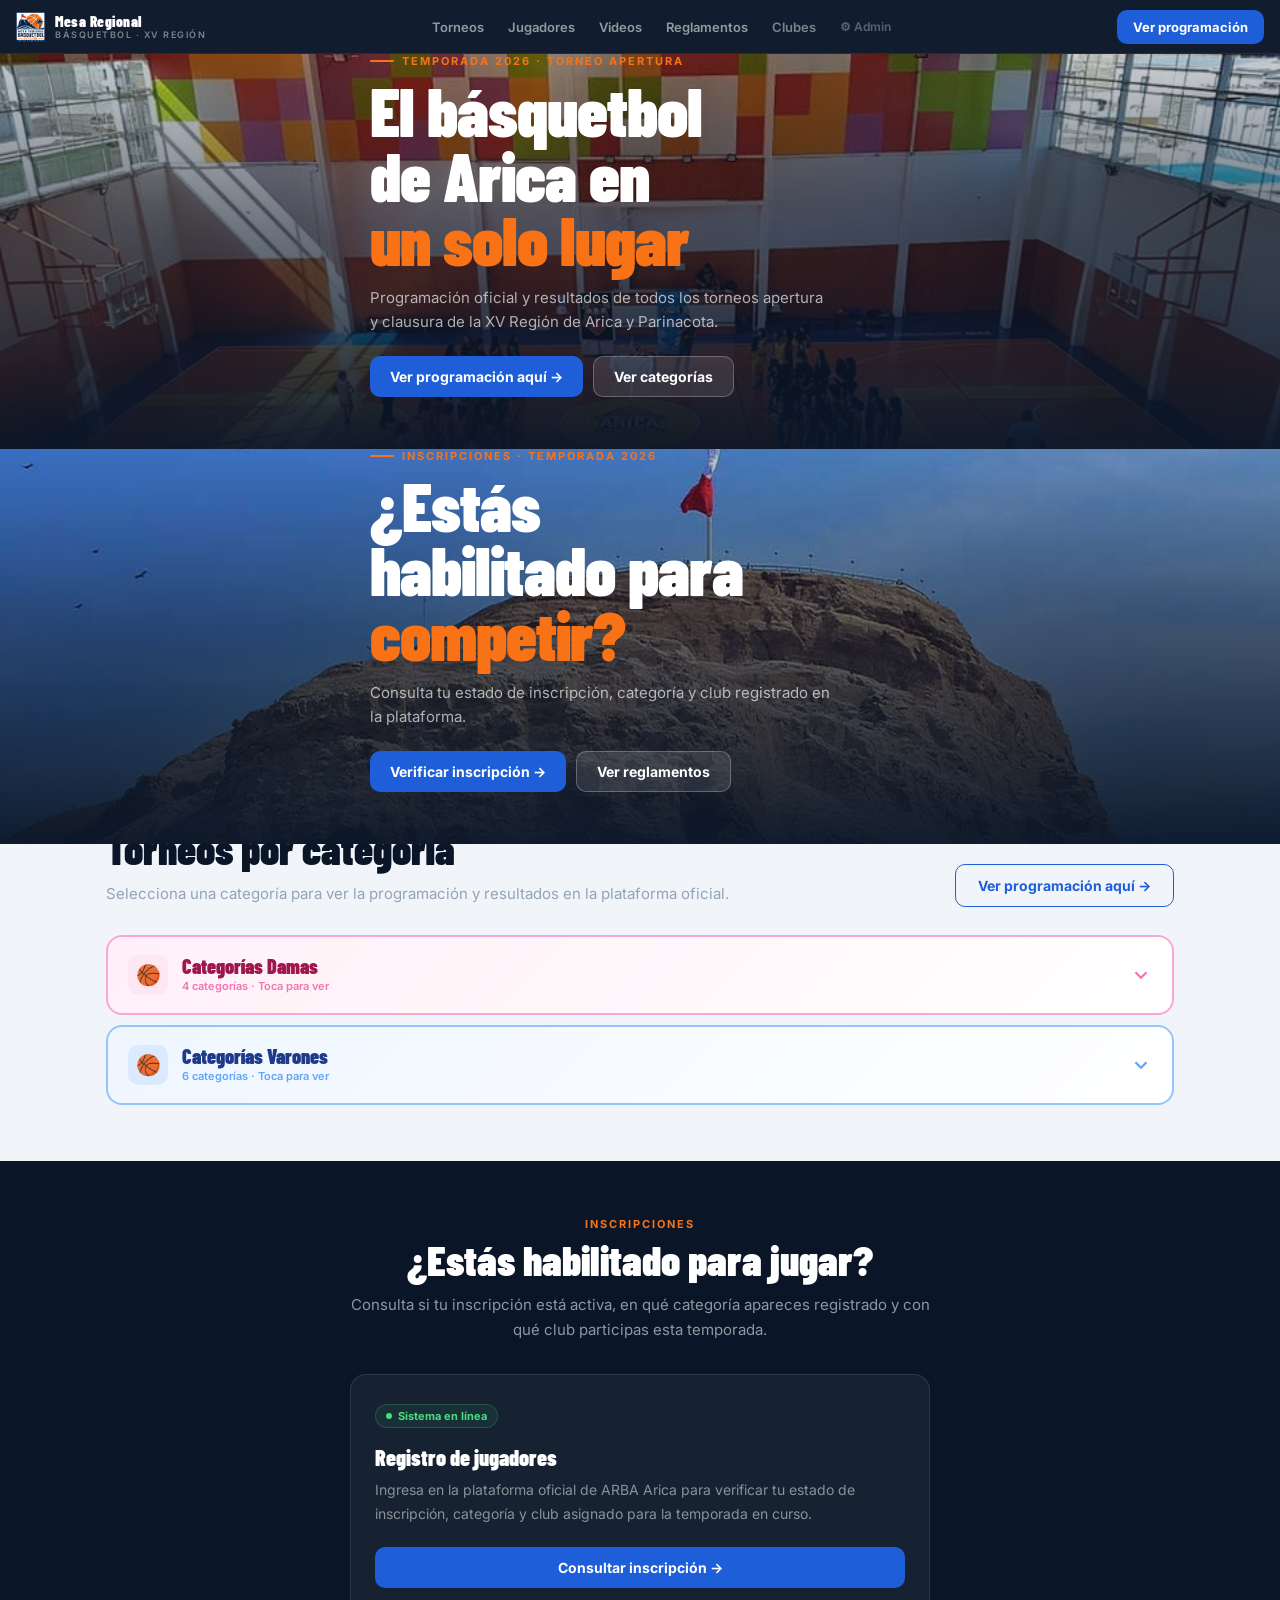
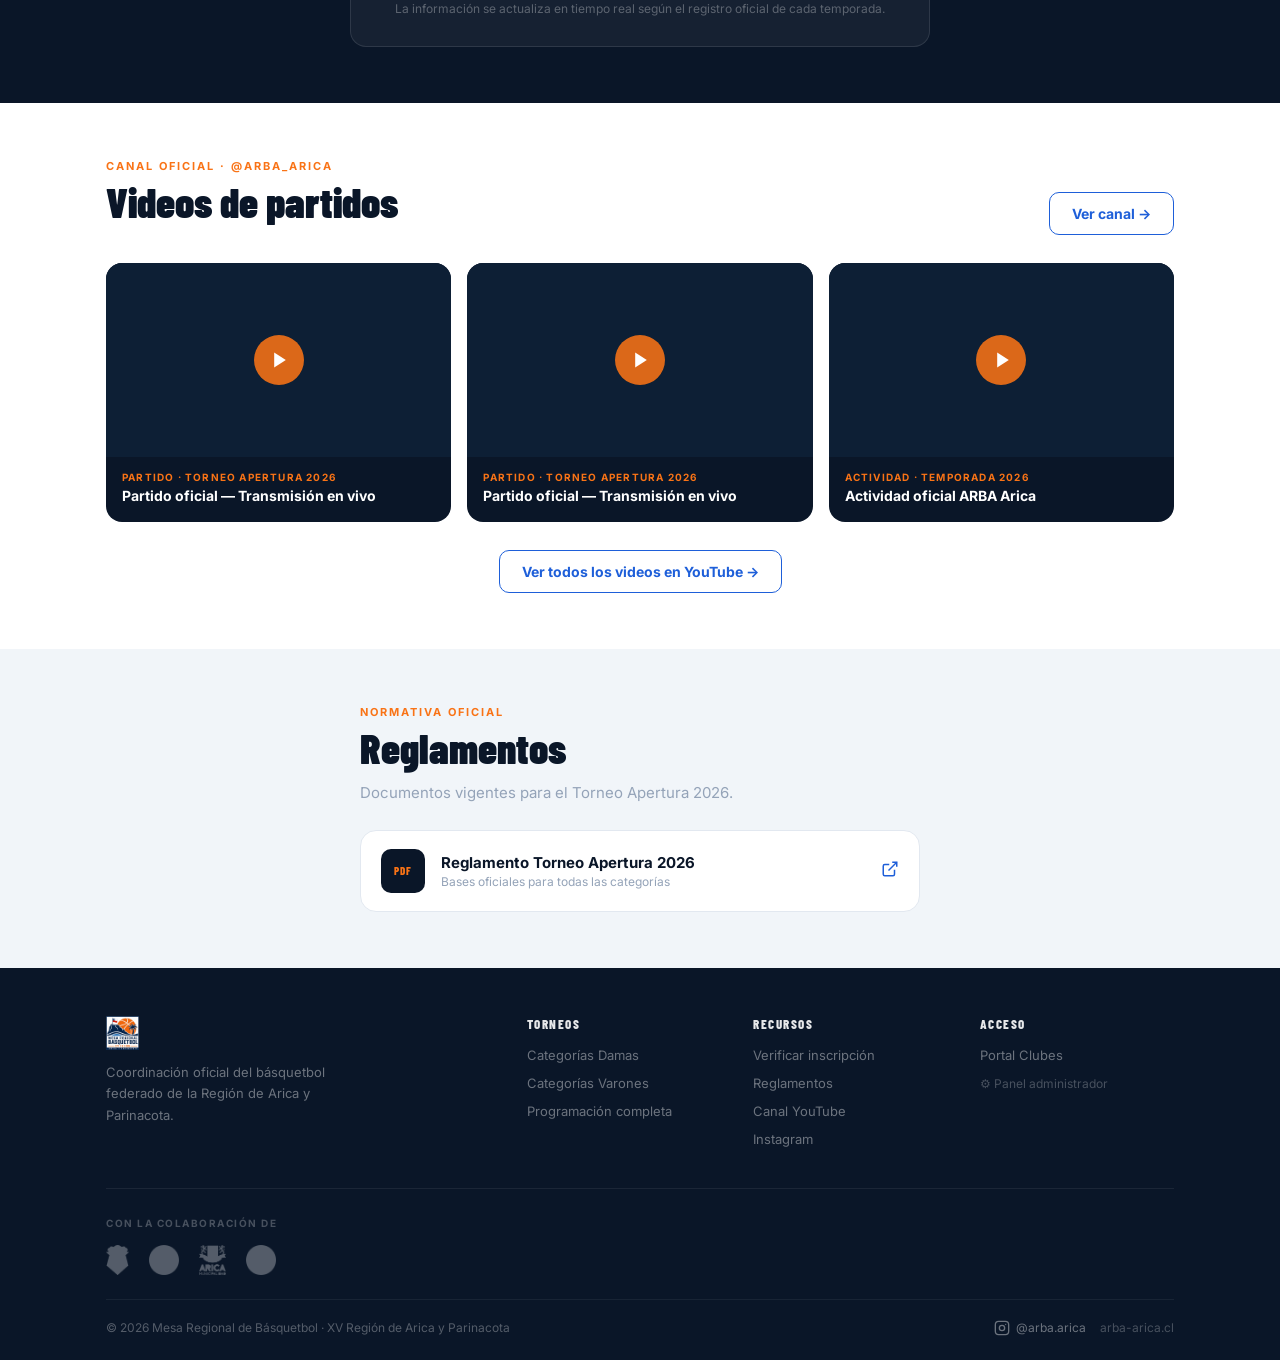
==== index.html @ 967679bb "Update index.html" ====
<!DOCTYPE html>
<html lang="es">
<head>
<meta charset="UTF-8">
<meta name="viewport" content="width=device-width, initial-scale=1.0">
<meta name="description" content="Torneos, programación y reglamentos del básquetbol federado de la XV Región de Arica y Parinacota.">
<meta name="theme-color" content="#0A1628">
<title>Mesa Regional de Básquetbol · XV Región</title>
<link rel="preconnect" href="https://fonts.googleapis.com">
<link href="https://fonts.googleapis.com/css2?family=Barlow+Condensed:wght@700;800;900&family=Inter:wght@400;500;600;700&display=swap" rel="stylesheet">
<link rel="stylesheet" href="https://cdnjs.cloudflare.com/ajax/libs/Swiper/11.0.5/swiper-bundle.min.css">
<style>
*,*::before,*::after{box-sizing:border-box;margin:0;padding:0}
:root{
  --navy:#0A1628;--navy2:#122035;--blue:#1E5FD9;--blue2:#2565E8;
  --orange:#F97316;--gray1:#F1F5F9;--gray2:#E2E8F0;--gray3:#94A3B8;
  --text:#1E293B;--r:10px;--r2:16px;
  --font-d:'Barlow Condensed',sans-serif;--font-b:'Inter',sans-serif;
}
html{scroll-behavior:smooth}
body{font-family:var(--font-b);color:var(--text);background:#fff;overflow-x:hidden}
img{max-width:100%;display:block}
a{color:inherit;text-decoration:none}
button{cursor:pointer;font-family:var(--font-b);border:none;background:none}
.wrap{width:100%;max-width:1100px;margin:0 auto;padding:0 16px}
section{padding:56px 0}
.sec-label{font-size:11px;font-weight:700;letter-spacing:2px;text-transform:uppercase;color:var(--orange);display:block;margin-bottom:6px}
.sec-title{font-family:var(--font-d);font-size:clamp(28px,6vw,42px);font-weight:900;color:var(--navy);line-height:1.05;margin-bottom:12px}
.sec-desc{font-size:15px;color:var(--gray3);line-height:1.65}
.btn{display:inline-flex;align-items:center;gap:6px;padding:12px 22px;border-radius:var(--r);font-weight:700;font-size:14px;transition:all .2s;font-family:var(--font-b)}
.btn-primary{background:var(--blue);color:#fff}
.btn-primary:hover{background:var(--blue2)}
.btn-ghost{background:rgba(255,255,255,.1);color:#fff;border:1.5px solid rgba(255,255,255,.25)}
.btn-ghost:hover{background:rgba(255,255,255,.18)}
.btn-outline{background:transparent;color:var(--blue);border:1.5px solid var(--blue)}
.btn-outline:hover{background:var(--blue);color:#fff}

/* HEADER */
#site-header{position:fixed;top:0;left:0;right:0;z-index:100;height:54px;background:rgba(10,22,40,.97);backdrop-filter:blur(12px);border-bottom:1px solid rgba(255,255,255,.07);display:flex;align-items:center}
.header-inner{display:flex;align-items:center;justify-content:space-between;width:100%;padding:0 16px;gap:12px}
.header-logo{display:flex;align-items:center;gap:10px;flex-shrink:0}
.header-logo img{height:30px;width:auto}
.header-logo-name{font-family:var(--font-d);font-size:15px;font-weight:900;letter-spacing:.5px;color:#fff;line-height:1.1}
.header-logo-sub{font-size:9px;font-weight:600;color:rgba(255,255,255,.45);letter-spacing:1.5px;text-transform:uppercase}
.header-nav{display:none;gap:2px;align-items:center}
.header-nav a{padding:6px 11px;border-radius:7px;font-size:13px;font-weight:600;color:rgba(255,255,255,.55);transition:all .15s}
.header-nav a:hover{color:#fff;background:rgba(255,255,255,.08)}
.header-actions{display:flex;align-items:center;gap:8px;flex-shrink:0}
.menu-btn{width:36px;height:36px;border-radius:8px;background:rgba(255,255,255,.08);display:flex;align-items:center;justify-content:center;color:rgba(255,255,255,.75)}
.menu-btn svg{width:18px;height:18px}

/* DRAWER */
#drawer-overlay{position:fixed;inset:0;z-index:200;background:rgba(0,0,0,.55);display:none;backdrop-filter:blur(2px)}
#drawer-overlay.open{display:block}
#drawer{position:fixed;top:0;left:0;bottom:0;width:268px;z-index:201;background:var(--navy);border-right:1px solid rgba(255,255,255,.07);display:flex;flex-direction:column;transform:translateX(-100%);transition:transform .25s cubic-bezier(.32,1,.4,1)}
#drawer.open{transform:translateX(0)}
.drawer-top{padding:18px 16px 14px;border-bottom:1px solid rgba(255,255,255,.07);display:flex;align-items:center;gap:10px}
.drawer-top img{height:26px}
.drawer-top-name{font-family:var(--font-d);font-size:14px;font-weight:900;color:#fff;line-height:1.2}
.drawer-top-sub{font-size:10px;color:rgba(255,255,255,.4);letter-spacing:1px}
.drawer-links{flex:1;padding:10px;display:flex;flex-direction:column;gap:2px}
.drawer-links a{display:flex;align-items:center;gap:10px;padding:11px 10px;border-radius:8px;font-size:14px;font-weight:600;color:rgba(255,255,255,.55)}
.drawer-links a:hover{color:#fff;background:rgba(255,255,255,.08)}
.drawer-links a span{font-size:16px}
.drawer-divider{height:1px;background:rgba(255,255,255,.07);margin:8px 0}
.drawer-bottom{padding:14px}
.drawer-bottom .btn{width:100%;justify-content:center;font-size:14px}

/* HERO */
#hero{padding-top:54px}
.swiper-hero{height:calc(100svh - 54px);min-height:400px;max-height:620px}
.hero-slide{display:flex;align-items:flex-end;position:relative;overflow:hidden;padding-bottom:52px}
.hero-bg{position:absolute;inset:0;z-index:0}
.hero-overlay{position:absolute;inset:0;z-index:1;background:linear-gradient(to top,rgba(10,22,40,.96) 0%,rgba(10,22,40,.6) 55%,rgba(10,22,40,.2) 100%)}
.hero-content{position:relative;z-index:2;padding:0 20px;width:100%;max-width:620px}
.hero-eyebrow{font-size:11px;font-weight:700;letter-spacing:2px;text-transform:uppercase;color:var(--orange);margin-bottom:10px;display:flex;align-items:center;gap:8px}
.hero-eyebrow::before{content:'';width:24px;height:2px;background:var(--orange);border-radius:1px;display:block}
.hero-title{font-family:var(--font-d);font-size:clamp(38px,10vw,68px);font-weight:900;color:#fff;line-height:.95;letter-spacing:-1px;margin-bottom:14px}
.hero-title em{color:var(--orange);font-style:normal}
.hero-desc{font-size:15px;color:rgba(255,255,255,.65);line-height:1.6;margin-bottom:22px;max-width:460px}
.hero-btns{display:flex;gap:10px;flex-wrap:wrap}
.hero-btns .btn{padding:11px 20px;font-size:14px}
.swiper-pagination-bullet{background:rgba(255,255,255,.35)!important;width:7px!important;height:7px!important;opacity:1!important}
.swiper-pagination-bullet-active{background:var(--orange)!important;width:22px!important;border-radius:4px!important}

/* TORNEOS */
#torneos{background:var(--gray1)}
.torneos-top{display:flex;align-items:flex-start;justify-content:space-between;gap:16px;flex-wrap:wrap;margin-bottom:28px}
.accordion{display:flex;flex-direction:column;gap:10px}

/* Acordeón con color por rama */
.acc-group{border-radius:var(--r2);overflow:hidden;border:2px solid transparent;transition:box-shadow .2s}
.acc-group.fem-group{background:linear-gradient(135deg,#fff0f7,#fff);border-color:#f9a8d4}
.acc-group.masc-group{background:linear-gradient(135deg,#eff6ff,#fff);border-color:#93c5fd}
.acc-group.fem-group.open{box-shadow:0 4px 24px rgba(219,39,119,.12)}
.acc-group.masc-group.open{box-shadow:0 4px 24px rgba(30,95,217,.12)}

.acc-header{display:flex;align-items:center;gap:14px;padding:18px 20px;cursor:pointer;user-select:none}
.acc-icon{width:40px;height:40px;border-radius:10px;display:flex;align-items:center;justify-content:center;flex-shrink:0;font-size:20px}
.fem-group .acc-icon{background:#fce7f3}
.masc-group .acc-icon{background:#dbeafe}
.acc-info{flex:1}
.acc-title{font-family:var(--font-d);font-size:20px;font-weight:900;line-height:1}
.fem-group .acc-title{color:#9d174d}
.masc-group .acc-title{color:#1e3a8a}
.acc-count{font-size:11px;font-weight:600;margin-top:3px}
.fem-group .acc-count{color:#f472b6}
.masc-group .acc-count{color:#60a5fa}
.acc-chv{width:22px;height:22px;transition:transform .25s;flex-shrink:0}
.fem-group .acc-chv{color:#f472b6}
.masc-group .acc-chv{color:#60a5fa}
.acc-group.open .acc-chv{transform:rotate(180deg)}

.acc-body{display:none;padding:0 16px 16px}
.acc-group.open .acc-body{display:block}
.acc-divider{height:1px;margin:0 4px 14px}
.fem-group .acc-divider{background:linear-gradient(90deg,#f9a8d4,transparent)}
.masc-group .acc-divider{background:linear-gradient(90deg,#93c5fd,transparent)}

/* Cat cards */
.cat-card{display:flex;align-items:center;justify-content:space-between;gap:12px;padding:12px 14px;border-radius:var(--r);margin-bottom:8px}
.cat-card:last-child{margin-bottom:0}
.fem-group .cat-card{background:rgba(249,168,212,.12)}
.masc-group .cat-card{background:rgba(147,197,253,.12)}
.cat-info{flex:1;min-width:0}
.cat-name{font-size:14px;font-weight:700}
.fem-group .cat-name{color:#9d174d}
.masc-group .cat-name{color:#1e3a8a}
.cat-btn{display:inline-flex;align-items:center;gap:5px;padding:8px 14px;border-radius:8px;font-size:12px;font-weight:700;white-space:nowrap;transition:all .15s;flex-shrink:0}
.fem-group .cat-btn{background:#db2777;color:#fff}
.fem-group .cat-btn:hover{background:#be185d}
.masc-group .cat-btn{background:var(--blue);color:#fff}
.masc-group .cat-btn:hover{background:var(--blue2)}
.cat-btn.prox{background:var(--gray2)!important;color:var(--gray3)!important;cursor:not-allowed;pointer-events:none}
.cat-btn svg{width:11px;height:11px}

/* VERIFICACIÓN — card única centrada */
#jugadores{background:var(--navy)}
.verif-wrap{max-width:580px;margin:0 auto;text-align:center}
.verif-wrap .sec-label{justify-content:center;display:flex}
.verif-wrap .sec-title{color:#fff}
.verif-wrap .sec-desc{color:rgba(255,255,255,.55);margin-bottom:28px}
.verif-card{background:rgba(255,255,255,.05);border:1px solid rgba(255,255,255,.1);border-radius:var(--r2);padding:28px 24px;text-align:left;margin-top:32px}
.verif-status{display:inline-flex;align-items:center;gap:6px;font-size:11px;font-weight:700;color:#4ade80;background:rgba(74,222,128,.08);border:1px solid rgba(74,222,128,.2);padding:4px 10px;border-radius:100px;margin-bottom:16px}
.verif-dot{width:6px;height:6px;border-radius:50%;background:#4ade80;animation:pulse-dot 2s infinite}
@keyframes pulse-dot{0%,100%{opacity:1}50%{opacity:.3}}
.verif-card-title{font-family:var(--font-d);font-size:22px;font-weight:900;color:#fff;margin-bottom:8px}
.verif-card-desc{font-size:14px;color:rgba(255,255,255,.5);line-height:1.65;margin-bottom:22px}
.verif-card .btn{width:100%;justify-content:center}
.verif-note{font-size:12px;color:rgba(255,255,255,.3);margin-top:12px;line-height:1.5;text-align:center}

/* VIDEOS */
#videos{background:#fff}
.videos-header{display:flex;align-items:flex-end;justify-content:space-between;gap:16px;flex-wrap:wrap;margin-bottom:28px}
.videos-grid{display:grid;grid-template-columns:1fr;gap:16px}
.video-card{border-radius:var(--r2);overflow:hidden;background:var(--navy);display:block;transition:transform .2s}
.video-card:hover{transform:translateY(-2px)}
.video-thumb{position:relative;aspect-ratio:16/9;overflow:hidden;background:#0d1f35}
.video-thumb img{width:100%;height:100%;object-fit:cover;transition:opacity .25s}
.video-card:hover .video-thumb img{opacity:.9}
.video-play-wrap{position:absolute;inset:0;display:flex;align-items:center;justify-content:center}
.video-play-btn{width:50px;height:50px;border-radius:50%;background:rgba(249,115,22,.88);backdrop-filter:blur(4px);display:flex;align-items:center;justify-content:center;transition:transform .2s}
.video-card:hover .video-play-btn{transform:scale(1.1)}
.video-play-btn svg{width:20px;height:20px;color:#fff;margin-left:3px}
.video-info{padding:14px 16px 16px}
.video-cat{font-size:10px;font-weight:700;letter-spacing:1.2px;text-transform:uppercase;color:var(--orange);margin-bottom:4px}
.video-title{font-size:14px;font-weight:700;color:#fff;line-height:1.35}
.videos-footer{text-align:center;margin-top:28px}

/* REGLAMENTOS — columna angosta centrada */
#reglamentos{background:var(--gray1)}
.rules-wrap{max-width:560px;margin:0 auto}
.rules-list{display:flex;flex-direction:column;gap:10px;margin-top:24px}
.rule-card{display:flex;align-items:center;gap:16px;background:#fff;border:1px solid var(--gray2);border-radius:var(--r2);padding:18px 20px;transition:all .2s}
.rule-card:hover{border-color:var(--blue);box-shadow:0 4px 18px rgba(30,95,217,.1)}
.rule-icon{width:44px;height:44px;border-radius:10px;background:var(--navy);display:flex;align-items:center;justify-content:center;font-family:var(--font-d);font-size:11px;font-weight:800;letter-spacing:1px;color:var(--orange);flex-shrink:0}
.rule-body{flex:1;min-width:0}
.rule-name{font-size:15px;font-weight:700;color:var(--navy);margin-bottom:2px}
.rule-desc{font-size:12px;color:var(--gray3)}
.rule-arr{color:var(--blue);flex-shrink:0}
.rule-arr svg{width:18px;height:18px}

/* FOOTER */
footer{background:var(--navy);padding:48px 0 24px}
.footer-grid{display:grid;grid-template-columns:1fr;gap:32px;margin-bottom:40px}
.footer-brand img{height:34px;margin-bottom:12px}
.footer-brand p{font-size:13px;line-height:1.65;color:rgba(255,255,255,.4);max-width:260px}
.footer-col h4{font-family:var(--font-d);font-size:13px;font-weight:800;letter-spacing:1.5px;text-transform:uppercase;color:rgba(255,255,255,.9);margin-bottom:12px}
.footer-col ul{list-style:none;display:flex;flex-direction:column;gap:8px}
.footer-col ul li a{font-size:13px;color:rgba(255,255,255,.4);transition:color .15s}
.footer-col ul li a:hover{color:#fff}
.footer-partners{border-top:1px solid rgba(255,255,255,.07);padding-top:28px;margin-bottom:24px}
.footer-partners-label{font-size:10px;font-weight:700;letter-spacing:1.5px;text-transform:uppercase;color:rgba(255,255,255,.25);display:block;margin-bottom:16px}
.footer-logos{display:flex;flex-wrap:wrap;gap:20px;align-items:center}
.footer-logos img{height:30px;width:auto;filter:brightness(0) invert(1);opacity:.3;transition:opacity .2s}
.footer-logos img:hover{opacity:.7}
.footer-bottom{border-top:1px solid rgba(255,255,255,.06);padding-top:20px;display:flex;align-items:center;justify-content:space-between;flex-wrap:wrap;gap:8px;font-size:12px;color:rgba(255,255,255,.3)}
.footer-bottom a{color:rgba(255,255,255,.25);transition:color .15s}
.footer-bottom a:hover{color:rgba(255,255,255,.6)}

/* ADMIN */
#admin-overlay{display:none;position:fixed;inset:0;z-index:500;background:var(--navy);overflow-y:auto}
#adm-modal-overlay{display:none;position:fixed;inset:0;z-index:600;background:rgba(10,22,40,.87);backdrop-filter:blur(4px);align-items:center;justify-content:center;padding:20px}
#adm-modal-overlay.open{display:flex!important}
#adm-toast{position:fixed;bottom:24px;left:50%;transform:translateX(-50%) translateY(10px);padding:11px 22px;border-radius:100px;font-size:13px;font-weight:700;opacity:0;transition:all .3s;z-index:700;pointer-events:none;white-space:nowrap;color:#fff}

/* RESPONSIVE */
@media(min-width:640px){
  .videos-grid{grid-template-columns:repeat(3,1fr)}
}
@media(min-width:768px){
  .header-nav{display:flex}
  .menu-btn{display:none}
  .footer-grid{grid-template-columns:2fr 1fr 1fr 1fr}
  .swiper-hero{max-height:580px}
}
@media(min-width:1024px){
  .hero-content{padding:0 40px}
  .swiper-hero{max-height:640px}
}
</style>
</head>
<body>

<!-- HEADER -->
<header id="site-header">
  <div class="header-inner">
    <a href="#" class="header-logo">
      <img src="img/logo-mesa-regional.png" alt="Mesa Regional Básquetbol XV Región">
      <div>
        <div class="header-logo-name">Mesa Regional</div>
        <div class="header-logo-sub">Básquetbol · XV Región</div>
      </div>
    </a>
    <nav class="header-nav">
      <a href="#torneos">Torneos</a>
      <a href="#jugadores">Jugadores</a>
      <a href="#videos">Videos</a>
      <a href="#reglamentos">Reglamentos</a>
      <a href="https://aricabasquet.netlify.app/?acceso=club" target="_blank" style="color:rgba(255,255,255,.45)">Clubes</a>
      <a href="https://aricabasquet.netlify.app/?acceso=admin" target="_blank" style="color:rgba(255,255,255,.3);font-size:12px;">⚙ Admin</a>
    </nav>
    <div class="header-actions">
      <a href="https://arba-arica.cl/liga/todas" target="_blank" class="btn btn-primary" style="display:none;padding:9px 16px;font-size:13px;" id="hdr-cta">Ver programación</a>
      <button class="menu-btn" onclick="openDrawer()" aria-label="Menú">
        <svg fill="none" stroke="currentColor" stroke-width="2" viewBox="0 0 24 24"><line x1="3" y1="6" x2="21" y2="6"/><line x1="3" y1="12" x2="21" y2="12"/><line x1="3" y1="18" x2="21" y2="18"/></svg>
      </button>
    </div>
  </div>
</header>

<!-- DRAWER -->
<div id="drawer-overlay" onclick="closeDrawer()">
  <nav id="drawer" onclick="event.stopPropagation()">
    <div class="drawer-top">
      <img src="img/logo-mesa-regional.png" alt="">
      <div>
        <div class="drawer-top-name">Mesa Regional</div>
        <div class="drawer-top-sub">Básquetbol · XV Región</div>
      </div>
    </div>
    <div class="drawer-links">
      <a href="#torneos" onclick="closeDrawer()"><span>🏀</span> Torneos</a>
      <a href="#jugadores" onclick="closeDrawer()"><span>🔍</span> Jugadores</a>
      <a href="#videos" onclick="closeDrawer()"><span>📺</span> Videos</a>
      <a href="#reglamentos" onclick="closeDrawer()"><span>📄</span> Reglamentos</a>
      <div class="drawer-divider"></div>
      <a href="https://aricabasquet.netlify.app/?acceso=club" target="_blank" onclick="closeDrawer()"><span>🏛️</span> Clubes</a>
      <a href="https://aricabasquet.netlify.app/?acceso=admin" target="_blank" onclick="closeDrawer()" style="color:rgba(255,255,255,.4);font-size:13px;"><span>⚙️</span> Admin</a>
    </div>
    <div class="drawer-bottom">
      <a href="https://arba-arica.cl/liga/todas" target="_blank" class="btn btn-primary" onclick="closeDrawer()">Ver programación →</a>
    </div>
  </nav>
</div>

<!-- HERO -->
<section id="hero">
  <div class="swiper swiper-hero">
    <div class="swiper-wrapper">
      <div class="swiper-slide hero-slide">
        <div class="hero-bg">
          <img src="img/hero-gimnasio.jpg" alt="Torneo de básquetbol Arica" style="width:100%;height:100%;object-fit:cover;object-position:center top;">
        </div>
        <div class="hero-overlay"></div>
        <div class="wrap hero-content">
          <div class="hero-eyebrow">Temporada 2026 · Torneo Apertura</div>
          <h1 class="hero-title">El básquetbol<br>de Arica en<br><em>un solo lugar</em></h1>
          <p class="hero-desc">Programación oficial y resultados de todos los torneos apertura y clausura de la XV Región de Arica y Parinacota.</p>
          <div class="hero-btns">
            <a href="https://arba-arica.cl/liga/todas" target="_blank" class="btn btn-primary">Ver programación aquí →</a>
            <a href="#torneos" class="btn btn-ghost">Ver categorías</a>
          </div>
        </div>
      </div>
      <div class="swiper-slide hero-slide">
        <div class="hero-bg">
          <img src="img/hero-morro.jpg" alt="Morro de Arica" style="width:100%;height:100%;object-fit:cover;object-position:center 30%;">
        </div>
        <div class="hero-overlay"></div>
        <div class="wrap hero-content">
          <div class="hero-eyebrow">Inscripciones · Temporada 2026</div>
          <h1 class="hero-title">¿Estás<br>habilitado para<br><em>competir?</em></h1>
          <p class="hero-desc">Consulta tu estado de inscripción, categoría y club registrado en la plataforma.</p>
          <div class="hero-btns">
            <a href="https://aricabasquet.netlify.app/?acceso=consulta" target="_blank" class="btn btn-primary">Verificar inscripción →</a>
            <a href="#reglamentos" class="btn btn-ghost">Ver reglamentos</a>
          </div>
        </div>
      </div>
    </div>
    <div class="swiper-pagination" style="bottom:14px;"></div>
  </div>
</section>

<!-- TORNEOS -->
<section id="torneos">
  <div class="wrap">
    <div class="torneos-top">
      <div>
        <span class="sec-label">Competencia oficial</span>
        <h2 class="sec-title">Torneos por categoría</h2>
        <p class="sec-desc">Selecciona una categoría para ver la programación y resultados en la plataforma oficial.</p>
      </div>
      <a href="https://arba-arica.cl/liga/todas" target="_blank" class="btn btn-outline" style="white-space:nowrap;flex-shrink:0;align-self:flex-end;">Ver programación aquí →</a>
    </div>

    <div class="accordion">

      <!-- DAMAS -->
      <div class="acc-group fem-group" id="acc-fem">
        <div class="acc-header" onclick="toggleAcc('acc-fem')">
          <div class="acc-icon">🏀</div>
          <div class="acc-info">
            <div class="acc-title">Categorías Damas</div>
            <div class="acc-count">4 categorías · Toca para ver</div>
          </div>
          <svg class="acc-chv" fill="none" stroke="currentColor" stroke-width="2.5" viewBox="0 0 24 24"><polyline points="6 9 12 15 18 9"/></svg>
        </div>
        <div class="acc-body">
          <div class="acc-divider"></div>
          <div class="cat-card">
            <div class="cat-info">
              <div class="cat-name">U13 Damas</div>
            </div>
            <a href="https://arba-arica.cl/liga/apertura-u13-damas" target="_blank" class="cat-btn">
              Ver programación <svg fill="none" stroke="currentColor" stroke-width="2.5" viewBox="0 0 24 24"><path d="M18 13v6a2 2 0 01-2 2H5a2 2 0 01-2-2V8a2 2 0 012-2h6"/><polyline points="15 3 21 3 21 9"/><line x1="10" y1="14" x2="21" y2="3"/></svg>
            </a>
          </div>
          <div class="cat-card">
            <div class="cat-info">
              <div class="cat-name">U15 Damas</div>
            </div>
            <a href="https://arba-arica.cl/liga/apertura-u15-damas" target="_blank" class="cat-btn">
              Ver programación <svg fill="none" stroke="currentColor" stroke-width="2.5" viewBox="0 0 24 24"><path d="M18 13v6a2 2 0 01-2 2H5a2 2 0 01-2-2V8a2 2 0 012-2h6"/><polyline points="15 3 21 3 21 9"/><line x1="10" y1="14" x2="21" y2="3"/></svg>
            </a>
          </div>
          <div class="cat-card">
            <div class="cat-info">
              <div class="cat-name">U17 Damas</div>
            </div>
            <a href="https://arba-arica.cl/liga/apertura-u17-damas" target="_blank" class="cat-btn">
              Ver programación <svg fill="none" stroke="currentColor" stroke-width="2.5" viewBox="0 0 24 24"><path d="M18 13v6a2 2 0 01-2 2H5a2 2 0 01-2-2V8a2 2 0 012-2h6"/><polyline points="15 3 21 3 21 9"/><line x1="10" y1="14" x2="21" y2="3"/></svg>
            </a>
          </div>
          <div class="cat-card">
            <div class="cat-info">
              <div class="cat-name">Todo Competidor Damas</div>
            </div>
            <a href="https://arba-arica.cl/liga/apertura-damas-todo-competidor" target="_blank" class="cat-btn">
              Ver programación <svg fill="none" stroke="currentColor" stroke-width="2.5" viewBox="0 0 24 24"><path d="M18 13v6a2 2 0 01-2 2H5a2 2 0 01-2-2V8a2 2 0 012-2h6"/><polyline points="15 3 21 3 21 9"/><line x1="10" y1="14" x2="21" y2="3"/></svg>
            </a>
          </div>
        </div>
      </div>

      <!-- VARONES -->
      <div class="acc-group masc-group" id="acc-masc">
        <div class="acc-header" onclick="toggleAcc('acc-masc')">
          <div class="acc-icon">🏀</div>
          <div class="acc-info">
            <div class="acc-title">Categorías Varones</div>
            <div class="acc-count">6 categorías · Toca para ver</div>
          </div>
          <svg class="acc-chv" fill="none" stroke="currentColor" stroke-width="2.5" viewBox="0 0 24 24"><polyline points="6 9 12 15 18 9"/></svg>
        </div>
        <div class="acc-body">
          <div class="acc-divider"></div>
          <div class="cat-card">
            <div class="cat-info">
              <div class="cat-name">U13 Varones</div>
            </div>
            <a href="https://arba-arica.cl/liga/apertura-u13-varones" target="_blank" class="cat-btn">
              Ver programación <svg fill="none" stroke="currentColor" stroke-width="2.5" viewBox="0 0 24 24"><path d="M18 13v6a2 2 0 01-2 2H5a2 2 0 01-2-2V8a2 2 0 012-2h6"/><polyline points="15 3 21 3 21 9"/><line x1="10" y1="14" x2="21" y2="3"/></svg>
            </a>
          </div>
          <div class="cat-card">
            <div class="cat-info">
              <div class="cat-name">U15 Varones</div>
            </div>
            <a href="https://arba-arica.cl/liga/apertura-u15-varones" target="_blank" class="cat-btn">
              Ver programación <svg fill="none" stroke="currentColor" stroke-width="2.5" viewBox="0 0 24 24"><path d="M18 13v6a2 2 0 01-2 2H5a2 2 0 01-2-2V8a2 2 0 012-2h6"/><polyline points="15 3 21 3 21 9"/><line x1="10" y1="14" x2="21" y2="3"/></svg>
            </a>
          </div>
          <div class="cat-card">
            <div class="cat-info">
              <div class="cat-name">U17 Varones</div>
            </div>
            <a href="https://arba-arica.cl/liga/apertura-u17-varones" target="_blank" class="cat-btn">
              Ver programación <svg fill="none" stroke="currentColor" stroke-width="2.5" viewBox="0 0 24 24"><path d="M18 13v6a2 2 0 01-2 2H5a2 2 0 01-2-2V8a2 2 0 012-2h6"/><polyline points="15 3 21 3 21 9"/><line x1="10" y1="14" x2="21" y2="3"/></svg>
            </a>
          </div>
          <div class="cat-card">
            <div class="cat-info">
              <div class="cat-name">Sub 23 Varones</div>
            </div>
            <span class="cat-btn prox">Próximamente</span>
          </div>
          <div class="cat-card">
            <div class="cat-info">
              <div class="cat-name">Todo Competidor Varones</div>
            </div>
            <a href="https://arba-arica.cl/liga/apertura-varones-todo-competidor" target="_blank" class="cat-btn">
              Ver programación <svg fill="none" stroke="currentColor" stroke-width="2.5" viewBox="0 0 24 24"><path d="M18 13v6a2 2 0 01-2 2H5a2 2 0 01-2-2V8a2 2 0 012-2h6"/><polyline points="15 3 21 3 21 9"/><line x1="10" y1="14" x2="21" y2="3"/></svg>
            </a>
          </div>
          <div class="cat-card">
            <div class="cat-info">
              <div class="cat-name">Máxi 35+ Varones</div>
            </div>
            <span class="cat-btn prox">Próximamente</span>
          </div>
        </div>
      </div>

    </div>
  </div>
</section>

<!-- VERIFICACIÓN — card única centrada -->
<section id="jugadores">
  <div class="wrap">
    <div class="verif-wrap">
      <span class="sec-label">Inscripciones</span>
      <h2 class="sec-title">¿Estás habilitado para jugar?</h2>
      <p class="sec-desc">Consulta si tu inscripción está activa, en qué categoría apareces registrado y con qué club participas esta temporada.</p>
      <div class="verif-card">
        <div class="verif-status"><span class="verif-dot"></span> Sistema en línea</div>
        <div class="verif-card-title">Registro de jugadores</div>
        <p class="verif-card-desc">Ingresa en la plataforma oficial de ARBA Arica para verificar tu estado de inscripción, categoría y club asignado para la temporada en curso.</p>
        <a href="https://aricabasquet.netlify.app/?acceso=consulta" target="_blank" class="btn btn-primary">Consultar inscripción →</a>
        <p class="verif-note">La información se actualiza en tiempo real según el registro oficial de cada temporada.</p>
      </div>
    </div>
  </div>
</section>

<!-- VIDEOS -->
<section id="videos">
  <div class="wrap">
    <div class="videos-header">
      <div>
        <span class="sec-label">Canal oficial · @ARBA_ARICA</span>
        <h2 class="sec-title">Videos de partidos</h2>
      </div>
      <a href="https://www.youtube.com/@ARBA_ARICA" target="_blank" class="btn btn-outline" style="white-space:nowrap;flex-shrink:0">Ver canal →</a>
    </div>
    <div class="videos-grid">
      <a href="https://www.youtube.com/live/131P4OAwhkk" target="_blank" class="video-card">
        <div class="video-thumb">
          <img src="https://img.youtube.com/vi/131P4OAwhkk/mqdefault.jpg" alt="Partido ARBA Arica" loading="lazy" onerror="this.style.display='none'">
          <div class="video-play-wrap"><div class="video-play-btn"><svg viewBox="0 0 24 24" fill="currentColor"><polygon points="5 3 19 12 5 21 5 3"/></svg></div></div>
        </div>
        <div class="video-info">
          <div class="video-cat">Partido · Torneo Apertura 2026</div>
          <div class="video-title">Partido oficial — Transmisión en vivo</div>
        </div>
      </a>
      <a href="https://www.youtube.com/live/PaIjbG5x8xY" target="_blank" class="video-card">
        <div class="video-thumb">
          <img src="https://img.youtube.com/vi/PaIjbG5x8xY/mqdefault.jpg" alt="Partido ARBA Arica" loading="lazy" onerror="this.style.display='none'">
          <div class="video-play-wrap"><div class="video-play-btn"><svg viewBox="0 0 24 24" fill="currentColor"><polygon points="5 3 19 12 5 21 5 3"/></svg></div></div>
        </div>
        <div class="video-info">
          <div class="video-cat">Partido · Torneo Apertura 2026</div>
          <div class="video-title">Partido oficial — Transmisión en vivo</div>
        </div>
      </a>
      <a href="https://youtu.be/1wj8TBa8S5U" target="_blank" class="video-card">
        <div class="video-thumb">
          <img src="https://img.youtube.com/vi/1wj8TBa8S5U/mqdefault.jpg" alt="ARBA Arica" loading="lazy" onerror="this.style.display='none'">
          <div class="video-play-wrap"><div class="video-play-btn"><svg viewBox="0 0 24 24" fill="currentColor"><polygon points="5 3 19 12 5 21 5 3"/></svg></div></div>
        </div>
        <div class="video-info">
          <div class="video-cat">Actividad · Temporada 2026</div>
          <div class="video-title">Actividad oficial ARBA Arica</div>
        </div>
      </a>
    </div>
    <div class="videos-footer">
      <a href="https://www.youtube.com/@ARBA_ARICA" target="_blank" class="btn btn-outline">Ver todos los videos en YouTube →</a>
    </div>
  </div>
</section>

<!-- REGLAMENTOS -->
<section id="reglamentos">
  <div class="wrap">
    <div class="rules-wrap">
      <span class="sec-label">Normativa oficial</span>
      <h2 class="sec-title">Reglamentos</h2>
      <p class="sec-desc">Documentos vigentes para el Torneo Apertura 2026.</p>
      <div class="rules-list">
        <a href="https://lwsyntjhbcdfuhfjdjqf.supabase.co/storage/v1/object/public/documentos/Bases_Torneo_Apertura_ARBA_2026_v3.pdf" target="_blank" class="rule-card">
          <div class="rule-icon">PDF</div>
          <div class="rule-body">
            <div class="rule-name">Reglamento Torneo Apertura 2026</div>
            <div class="rule-desc">Bases oficiales para todas las categorías</div>
          </div>
          <div class="rule-arr"><svg fill="none" stroke="currentColor" stroke-width="2" viewBox="0 0 24 24"><path d="M18 13v6a2 2 0 01-2 2H5a2 2 0 01-2-2V8a2 2 0 012-2h6"/><polyline points="15 3 21 3 21 9"/><line x1="10" y1="14" x2="21" y2="3"/></svg></div>
        </a>
      </div>
    </div>
  </div>
</section>

<!-- FOOTER -->
<footer>
  <div class="wrap">
    <div class="footer-grid">
      <div class="footer-brand">
        <img src="img/logo-mesa-regional.png" alt="Mesa Regional Básquetbol">
        <p>Coordinación oficial del básquetbol federado de la Región de Arica y Parinacota.</p>
      </div>
      <div class="footer-col">
        <h4>Torneos</h4>
        <ul>
          <li><a href="#torneos">Categorías Damas</a></li>
          <li><a href="#torneos">Categorías Varones</a></li>
          <li><a href="https://arba-arica.cl/liga/todas" target="_blank">Programación completa</a></li>
        </ul>
      </div>
      <div class="footer-col">
        <h4>Recursos</h4>
        <ul>
          <li><a href="https://aricabasquet.netlify.app/?acceso=consulta" target="_blank">Verificar inscripción</a></li>
          <li><a href="#reglamentos">Reglamentos</a></li>
          <li><a href="https://www.youtube.com/@ARBA_ARICA" target="_blank">Canal YouTube</a></li>
          <li><a href="https://www.instagram.com/arba.arica/" target="_blank">Instagram</a></li>
        </ul>
      </div>
      <div class="footer-col">
        <h4>Acceso</h4>
        <ul>
          <li><a href="https://aricabasquet.netlify.app/?acceso=club" target="_blank">Portal Clubes</a></li>
          <li><a href="#" onclick="abrirAdmin();return false;" style="color:rgba(255,255,255,.25);font-size:12px;">⚙ Panel administrador</a></li>
        </ul>
      </div>
    </div>
    <div class="footer-partners">
      <span class="footer-partners-label">Con la colaboración de</span>
      <div class="footer-logos">
        <img src="img/logo-aba.png" alt="ABA Arica">
        <img src="img/logo-arba-arica.png" alt="ARBA Arica">
        <img src="img/logo-municipalidad.png" alt="Municipalidad de Arica">
        <img src="img/logo-seremi.png" alt="SEREMI del Deporte">
      </div>
    </div>
    <div class="footer-bottom">
      <span>© <span id="yr"></span> Mesa Regional de Básquetbol · XV Región de Arica y Parinacota</span>
      <div style="display:flex;align-items:center;gap:14px;">
        <a href="https://www.instagram.com/arba.arica/" target="_blank" title="Instagram ARBA Arica"
           style="display:flex;align-items:center;gap:6px;color:rgba(255,255,255,.4);transition:color .15s;"
           onmouseover="this.style.color='#e1306c'" onmouseout="this.style.color='rgba(255,255,255,.4)'">
          <svg width="16" height="16" viewBox="0 0 24 24" fill="none" stroke="currentColor" stroke-width="2" stroke-linecap="round" stroke-linejoin="round">
            <rect x="2" y="2" width="20" height="20" rx="5"/><circle cx="12" cy="12" r="4"/>
            <circle cx="17.5" cy="6.5" r="1" fill="currentColor" stroke="none"/>
          </svg>
          @arba.arica
        </a>
        <a href="https://arba-arica.cl" target="_blank">arba-arica.cl</a>
      </div>
    </div>
  </div>
</footer>

<div id="admin-overlay"></div>
<div id="adm-modal-overlay"></div>
<div id="adm-toast"></div>

<script src="https://cdnjs.cloudflare.com/ajax/libs/Swiper/11.0.5/swiper-bundle.min.js"></script>
<script src="js/admin.js"></script>
<script>
document.getElementById('yr').textContent = new Date().getFullYear();

if(window.innerWidth >= 768) document.getElementById('hdr-cta').style.display = 'inline-flex';
window.addEventListener('resize', () => {
  document.getElementById('hdr-cta').style.display = window.innerWidth >= 768 ? 'inline-flex' : 'none';
});

function openDrawer(){
  document.getElementById('drawer-overlay').classList.add('open');
  document.getElementById('drawer').classList.add('open');
  document.body.style.overflow = 'hidden';
}
function closeDrawer(){
  document.getElementById('drawer-overlay').classList.remove('open');
  document.getElementById('drawer').classList.remove('open');
  document.body.style.overflow = '';
}

function toggleAcc(id){
  const g = document.getElementById(id);
  const isOpen = g.classList.contains('open');
  document.querySelectorAll('.acc-group').forEach(x => x.classList.remove('open'));
  if(!isOpen) g.classList.add('open');
}

new Swiper('.swiper-hero', {
  loop: true,
  effect: 'fade',
  fadeEffect: { crossFade: true },
  speed: 800,
  autoplay: { delay: 5500, disableOnInteraction: false },
  pagination: { el: '.swiper-pagination', clickable: true },
});
</script>
</body>
</html>
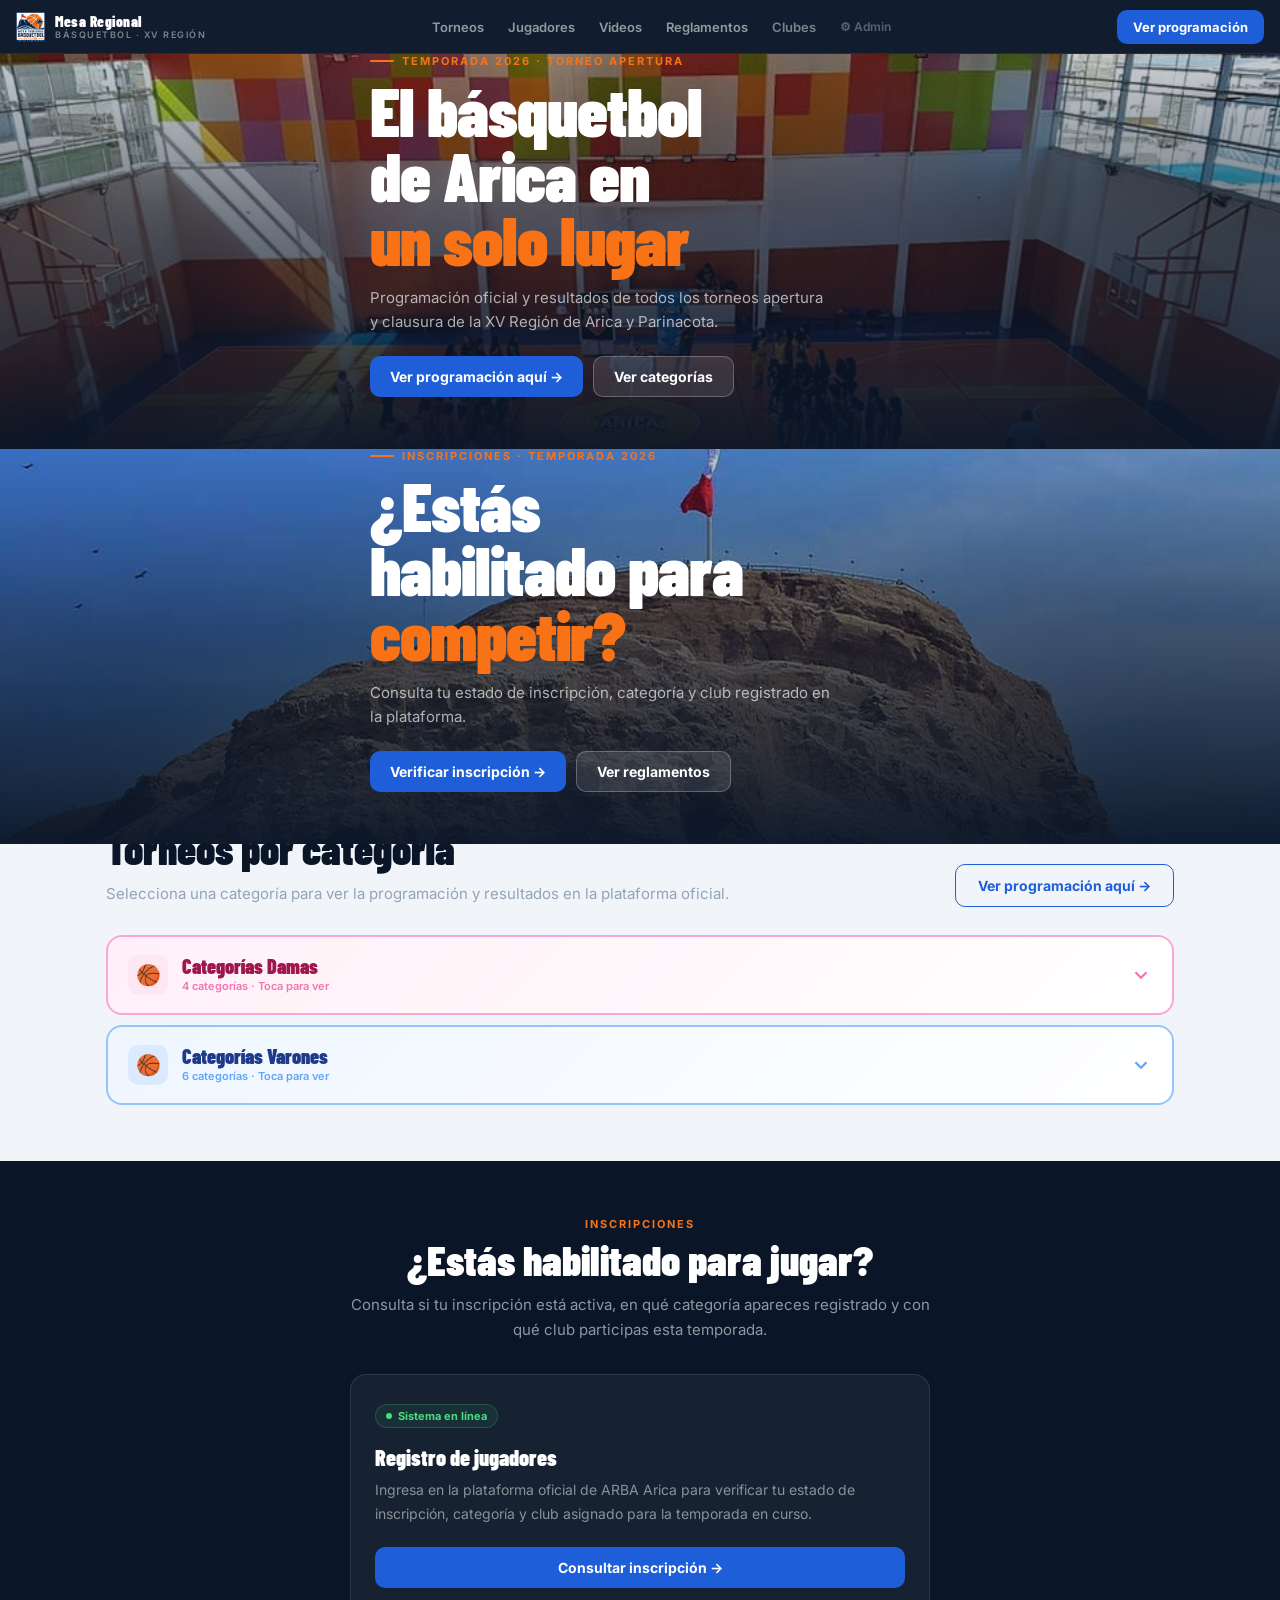
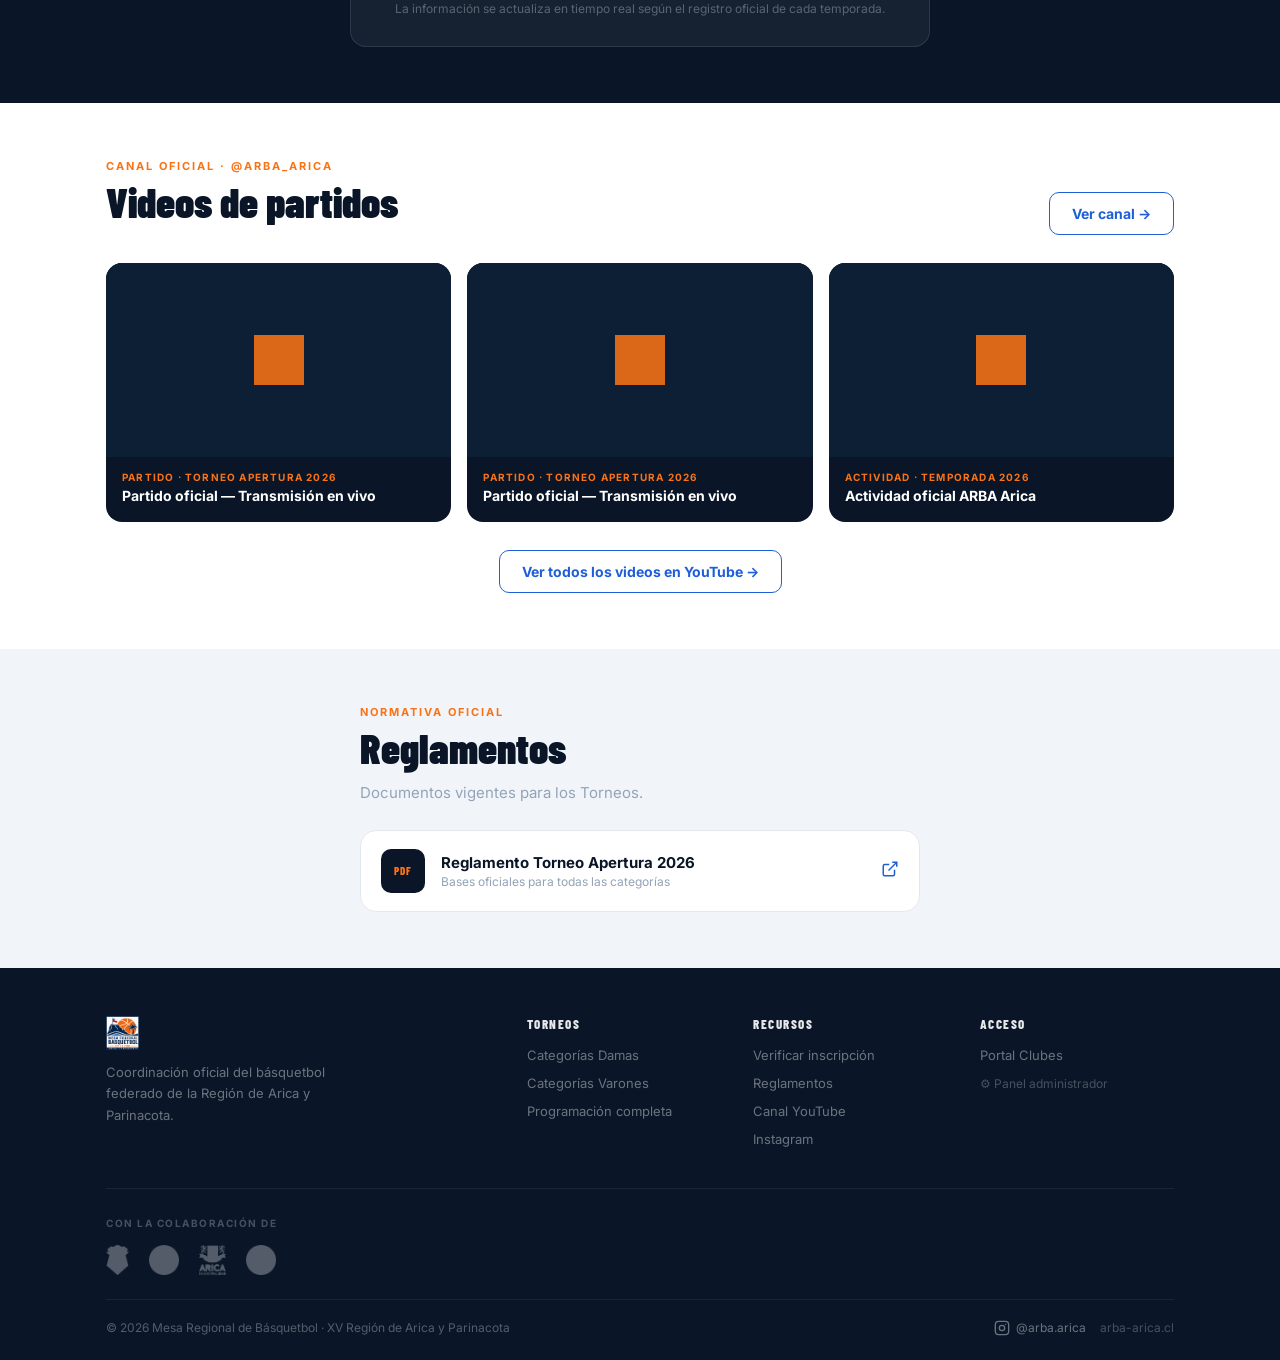
==== commit 37c78b6e: "Update index.html" ====
--- a/index.html
+++ b/index.html
@@ -509,9 +509,9 @@
     <div class="rules-wrap">
       <span class="sec-label">Normativa oficial</span>
       <h2 class="sec-title">Reglamentos</h2>
-      <p class="sec-desc">Documentos vigentes para el Torneo Apertura 2026.</p>
+      <p class="sec-desc">Documentos vigentes para los Torneos.</p>
       <div class="rules-list">
-        <a href="https://lwsyntjhbcdfuhfjdjqf.supabase.co/storage/v1/object/public/documentos/Bases_Torneo_Apertura_ARBA_2026_v3.pdf" target="_blank" class="rule-card">
+        <a href="https://drive.google.com/drive/folders/1GwHlJ58jNB4UpcEXlSojAWbYQSh6u3CG?usp=drive_link" target="_blank" class="rule-card">
           <div class="rule-icon">PDF</div>
           <div class="rule-body">
             <div class="rule-name">Reglamento Torneo Apertura 2026</div>
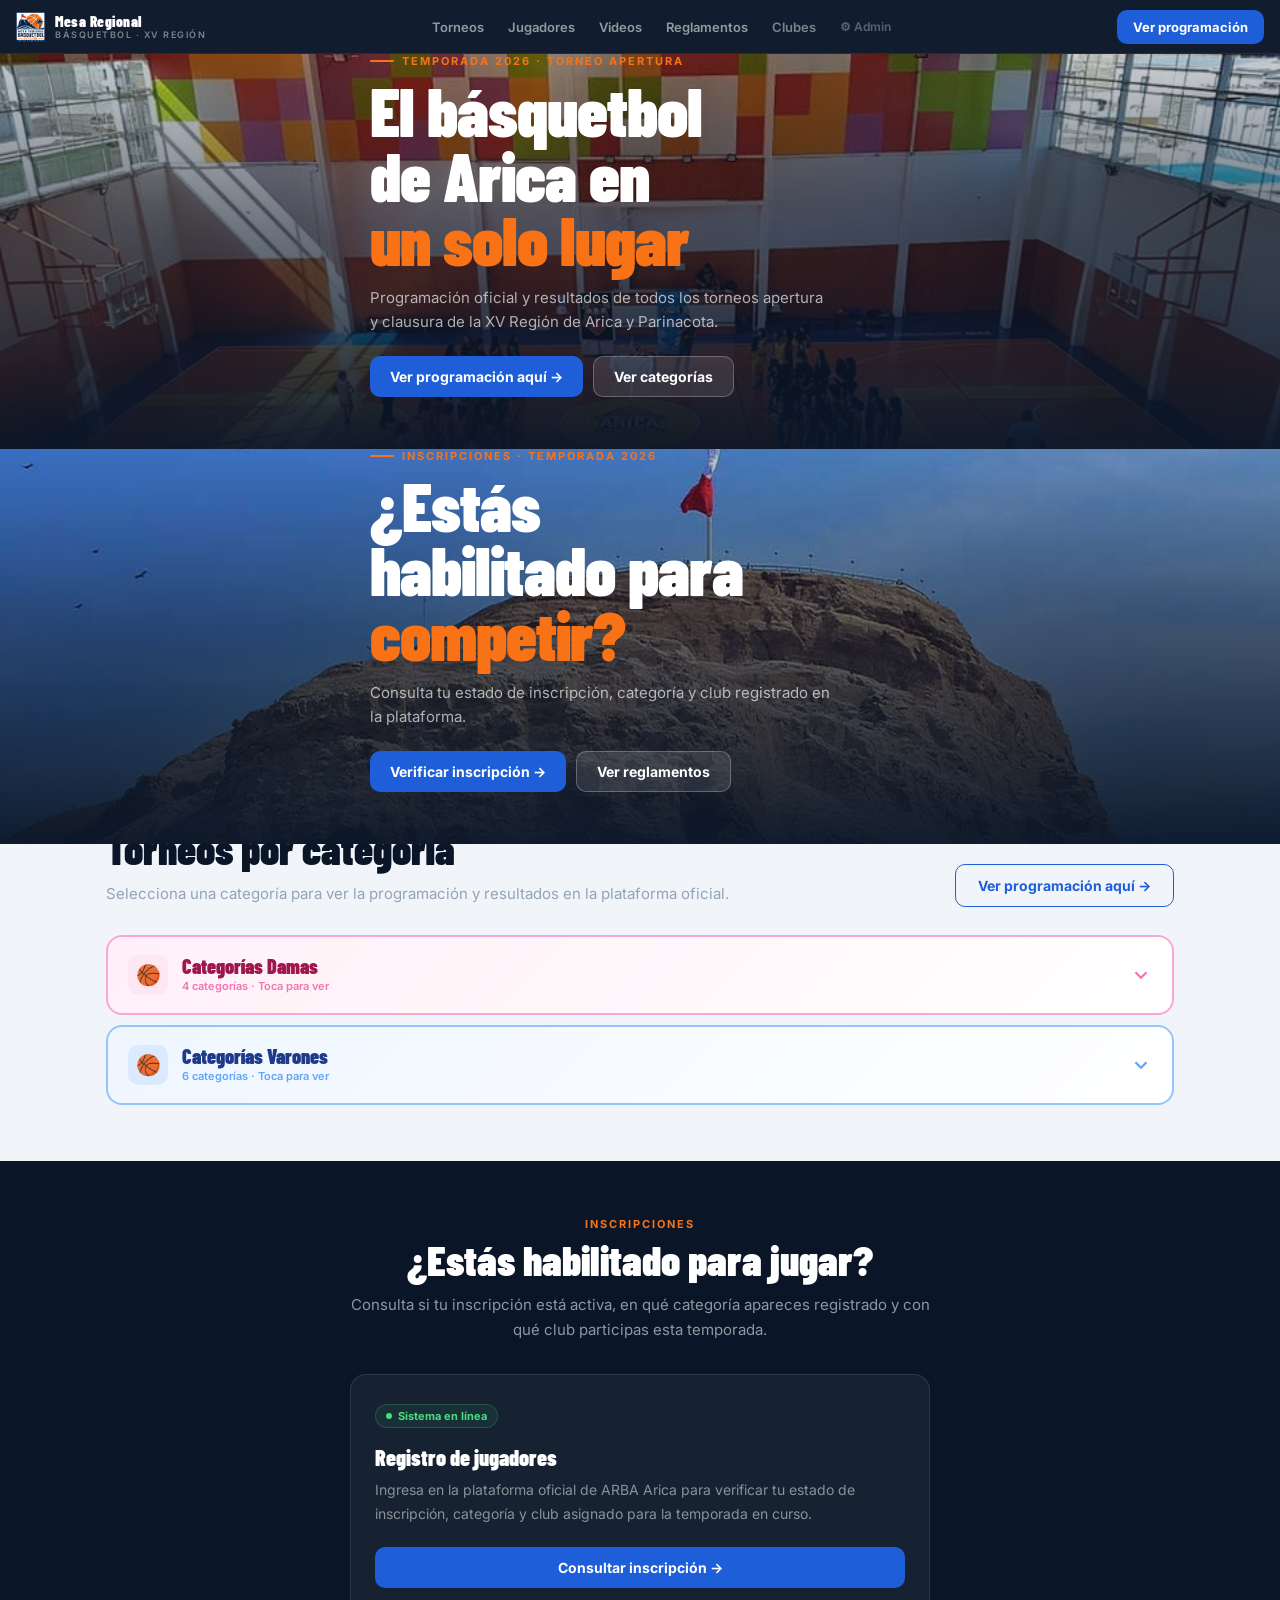
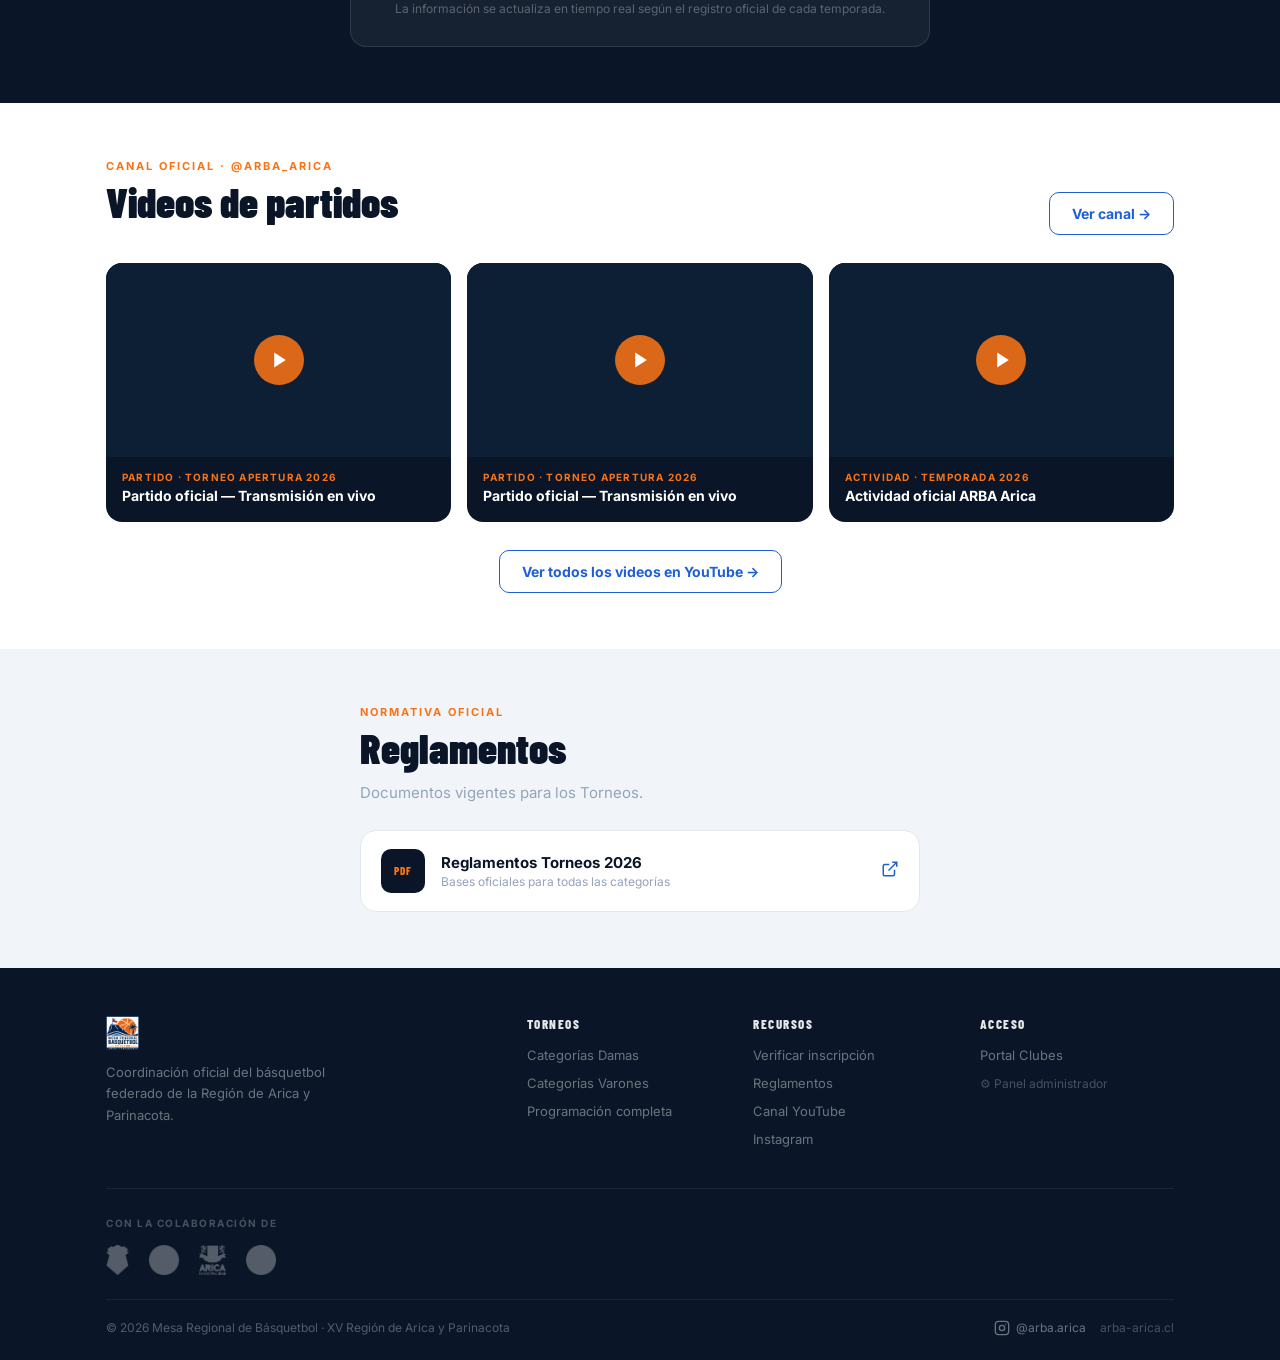
==== commit cba6ff05: "Update index.html" ====
--- a/index.html
+++ b/index.html
@@ -514,7 +514,7 @@
         <a href="https://drive.google.com/drive/folders/1GwHlJ58jNB4UpcEXlSojAWbYQSh6u3CG?usp=drive_link" target="_blank" class="rule-card">
           <div class="rule-icon">PDF</div>
           <div class="rule-body">
-            <div class="rule-name">Reglamento Torneo Apertura 2026</div>
+            <div class="rule-name">Reglamentos Torneos 2026</div>
             <div class="rule-desc">Bases oficiales para todas las categorías</div>
           </div>
           <div class="rule-arr"><svg fill="none" stroke="currentColor" stroke-width="2" viewBox="0 0 24 24"><path d="M18 13v6a2 2 0 01-2 2H5a2 2 0 01-2-2V8a2 2 0 012-2h6"/><polyline points="15 3 21 3 21 9"/><line x1="10" y1="14" x2="21" y2="3"/></svg></div>
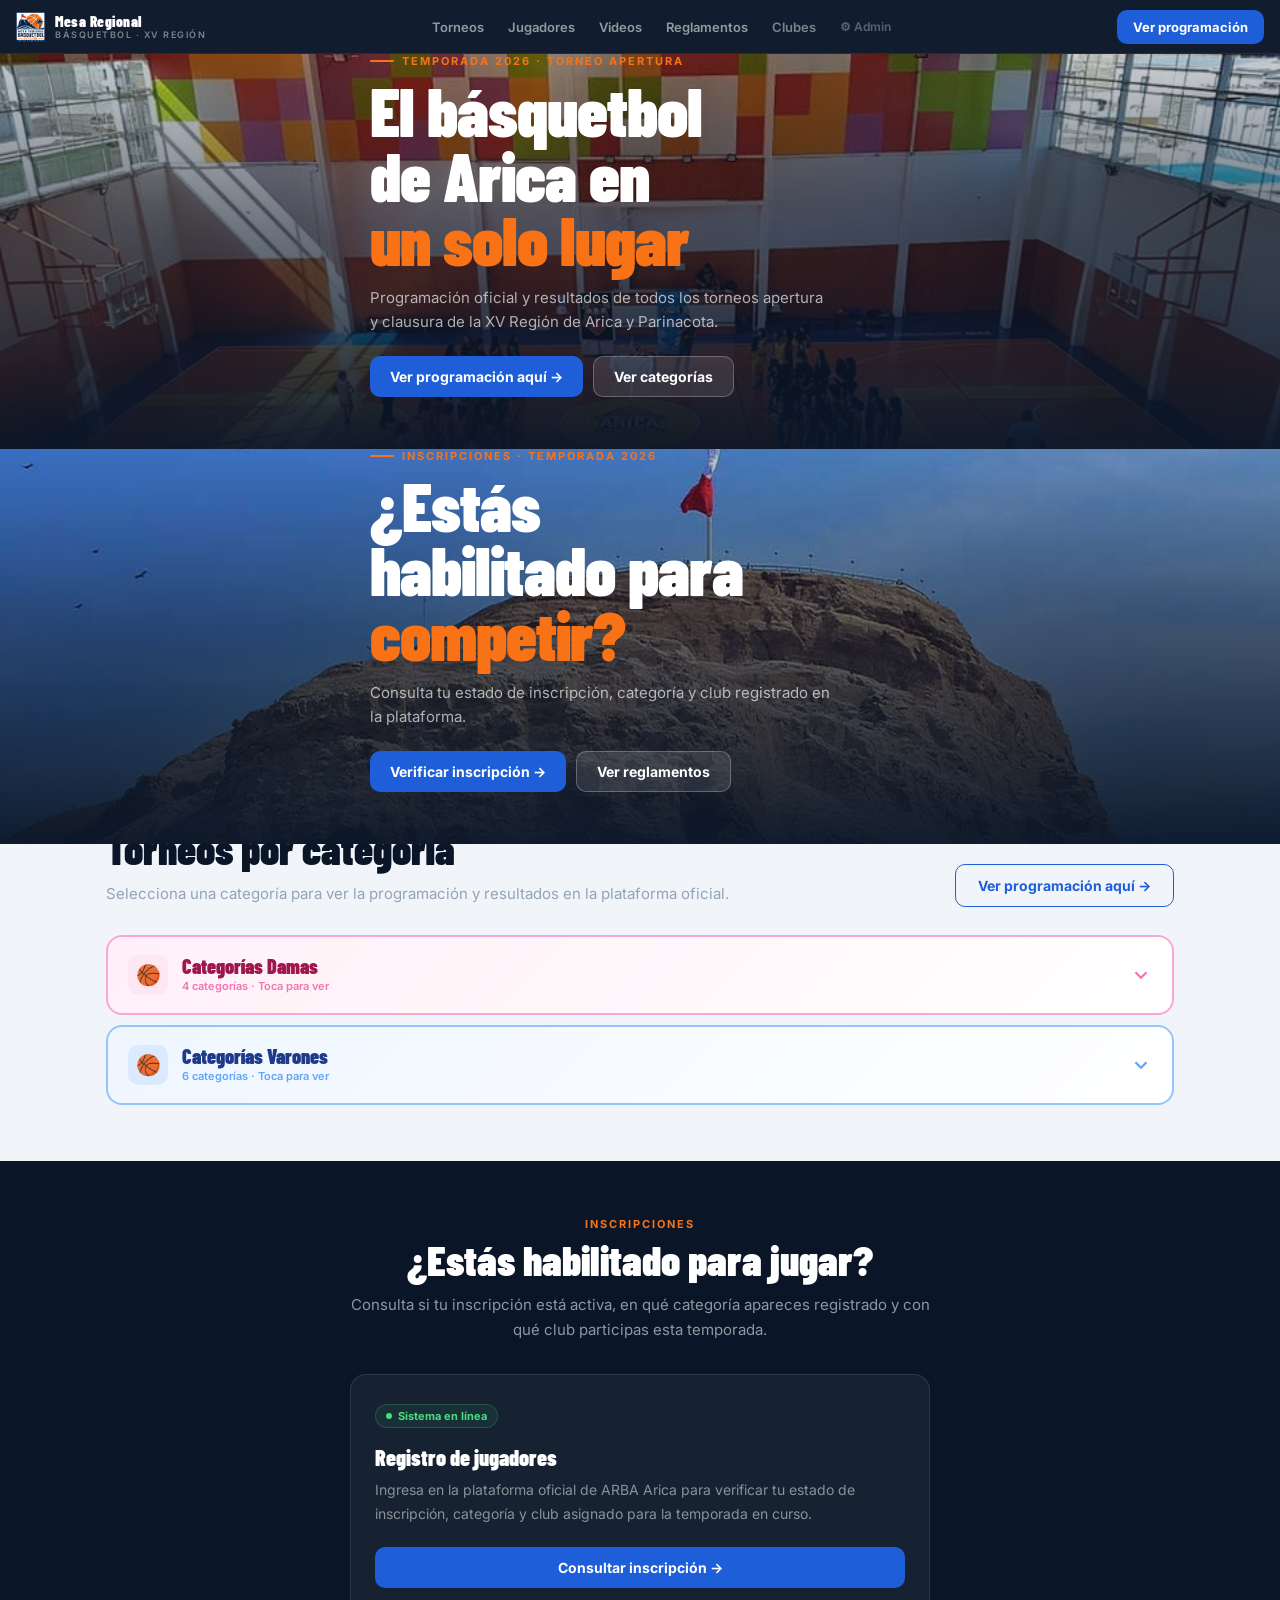
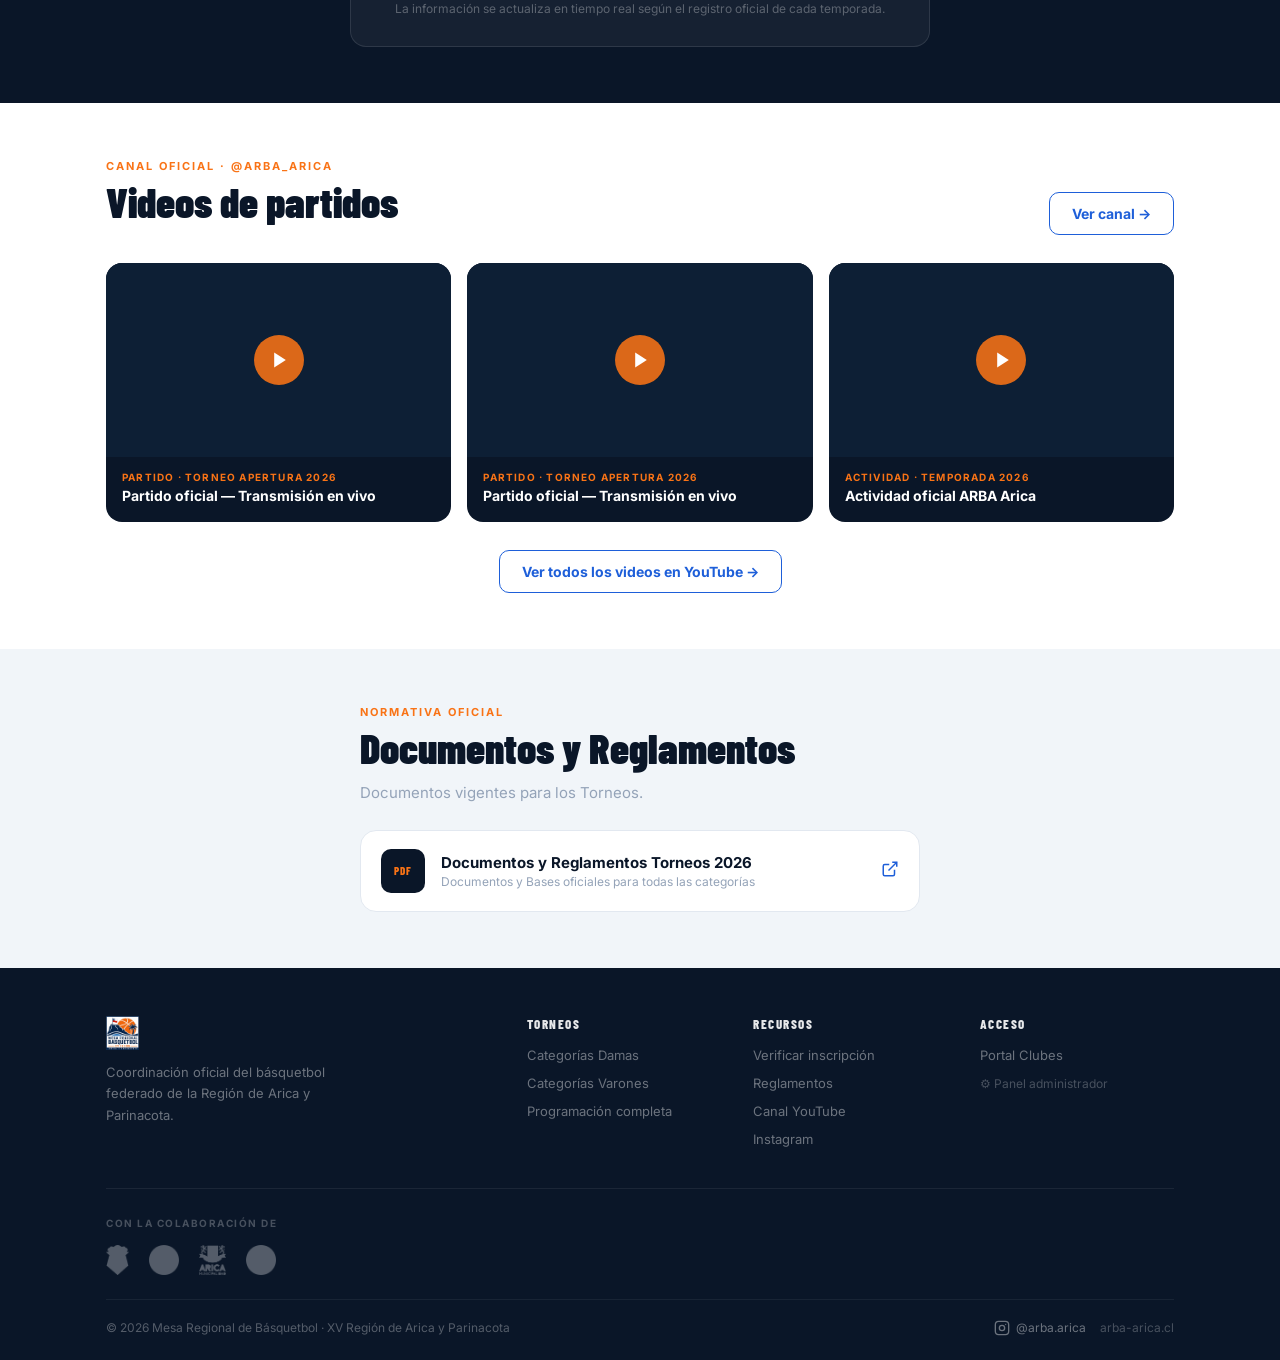
==== commit bc86329b: "Update index.html" ====
--- a/index.html
+++ b/index.html
@@ -5,7 +5,7 @@
 <meta name="viewport" content="width=device-width, initial-scale=1.0">
 <meta name="description" content="Torneos, programación y reglamentos del básquetbol federado de la XV Región de Arica y Parinacota.">
 <meta name="theme-color" content="#0A1628">
-<title>Mesa Regional de Básquetbol · XV Región</title>
+<title>AricaBasket.cl - Difusion del Basquet Local en la XV Región</title>
 <link rel="preconnect" href="https://fonts.googleapis.com">
 <link href="https://fonts.googleapis.com/css2?family=Barlow+Condensed:wght@700;800;900&family=Inter:wght@400;500;600;700&display=swap" rel="stylesheet">
 <link rel="stylesheet" href="https://cdnjs.cloudflare.com/ajax/libs/Swiper/11.0.5/swiper-bundle.min.css">
@@ -414,7 +414,9 @@
             <div class="cat-info">
               <div class="cat-name">Sub 23 Varones</div>
             </div>
-            <span class="cat-btn prox">Próximamente</span>
+            <a href="https://arba-arica.cl/liga/sub23-varones" target="_blank" class="cat-btn">
+              Ver programación <svg fill="none" stroke="currentColor" stroke-width="2.5" viewBox="0 0 24 24"><path d="M18 13v6a2 2 0 01-2 2H5a2 2 0 01-2-2V8a2 2 0 012-2h6"/><polyline points="15 3 21 3 21 9"/><line x1="10" y1="14" x2="21" y2="3"/></svg>
+            </a>
           </div>
           <div class="cat-card">
             <div class="cat-info">
@@ -428,7 +430,9 @@
             <div class="cat-info">
               <div class="cat-name">Máxi 35+ Varones</div>
             </div>
-            <span class="cat-btn prox">Próximamente</span>
+            <a href="https://arba-arica.cl/liga/maxi-35-varones" target="_blank" class="cat-btn">
+              Ver programación <svg fill="none" stroke="currentColor" stroke-width="2.5" viewBox="0 0 24 24"><path d="M18 13v6a2 2 0 01-2 2H5a2 2 0 01-2-2V8a2 2 0 012-2h6"/><polyline points="15 3 21 3 21 9"/><line x1="10" y1="14" x2="21" y2="3"/></svg>
+            </a>          
           </div>
         </div>
       </div>
@@ -508,14 +512,14 @@
   <div class="wrap">
     <div class="rules-wrap">
       <span class="sec-label">Normativa oficial</span>
-      <h2 class="sec-title">Reglamentos</h2>
+      <h2 class="sec-title">Documentos y Reglamentos</h2>
       <p class="sec-desc">Documentos vigentes para los Torneos.</p>
       <div class="rules-list">
         <a href="https://drive.google.com/drive/folders/1GwHlJ58jNB4UpcEXlSojAWbYQSh6u3CG?usp=drive_link" target="_blank" class="rule-card">
           <div class="rule-icon">PDF</div>
           <div class="rule-body">
-            <div class="rule-name">Reglamentos Torneos 2026</div>
-            <div class="rule-desc">Bases oficiales para todas las categorías</div>
+            <div class="rule-name">Documentos y Reglamentos Torneos 2026</div>
+            <div class="rule-desc">Documentos y Bases oficiales para todas las categorías</div>
           </div>
           <div class="rule-arr"><svg fill="none" stroke="currentColor" stroke-width="2" viewBox="0 0 24 24"><path d="M18 13v6a2 2 0 01-2 2H5a2 2 0 01-2-2V8a2 2 0 012-2h6"/><polyline points="15 3 21 3 21 9"/><line x1="10" y1="14" x2="21" y2="3"/></svg></div>
         </a>
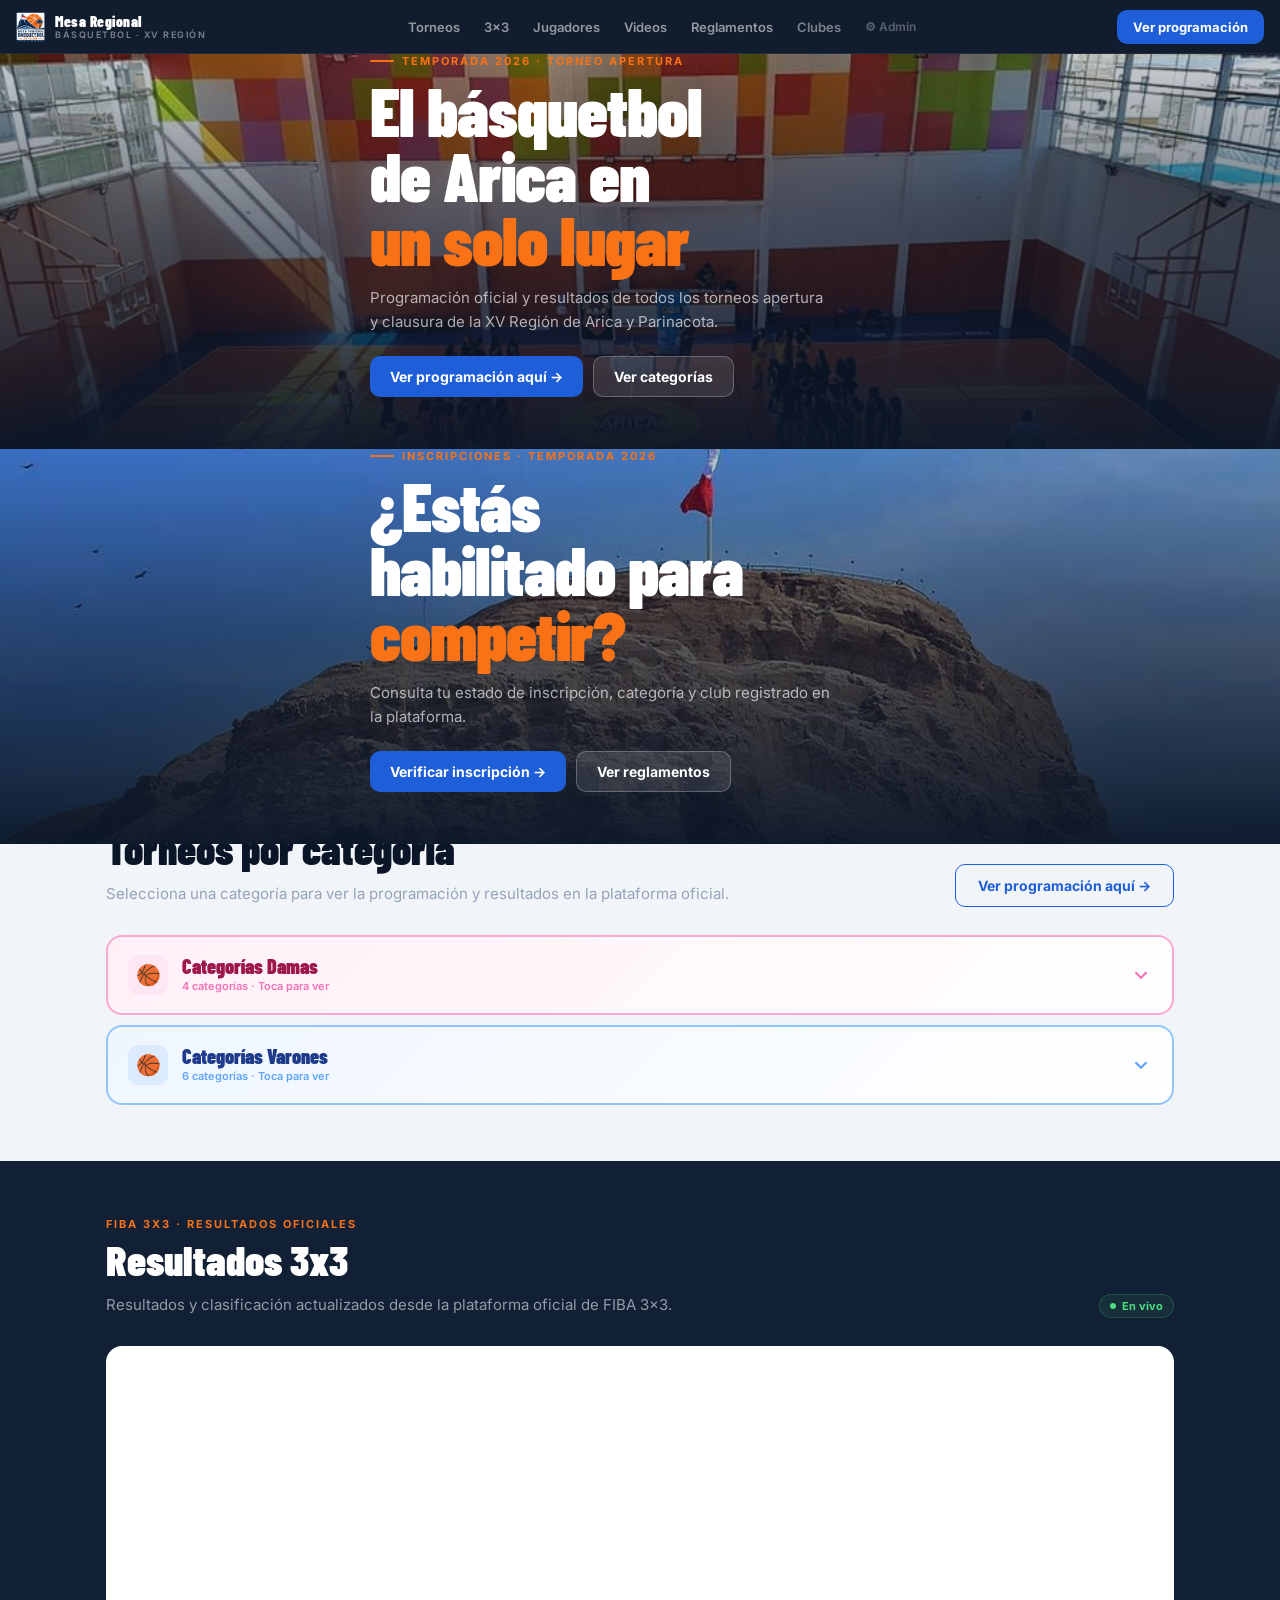
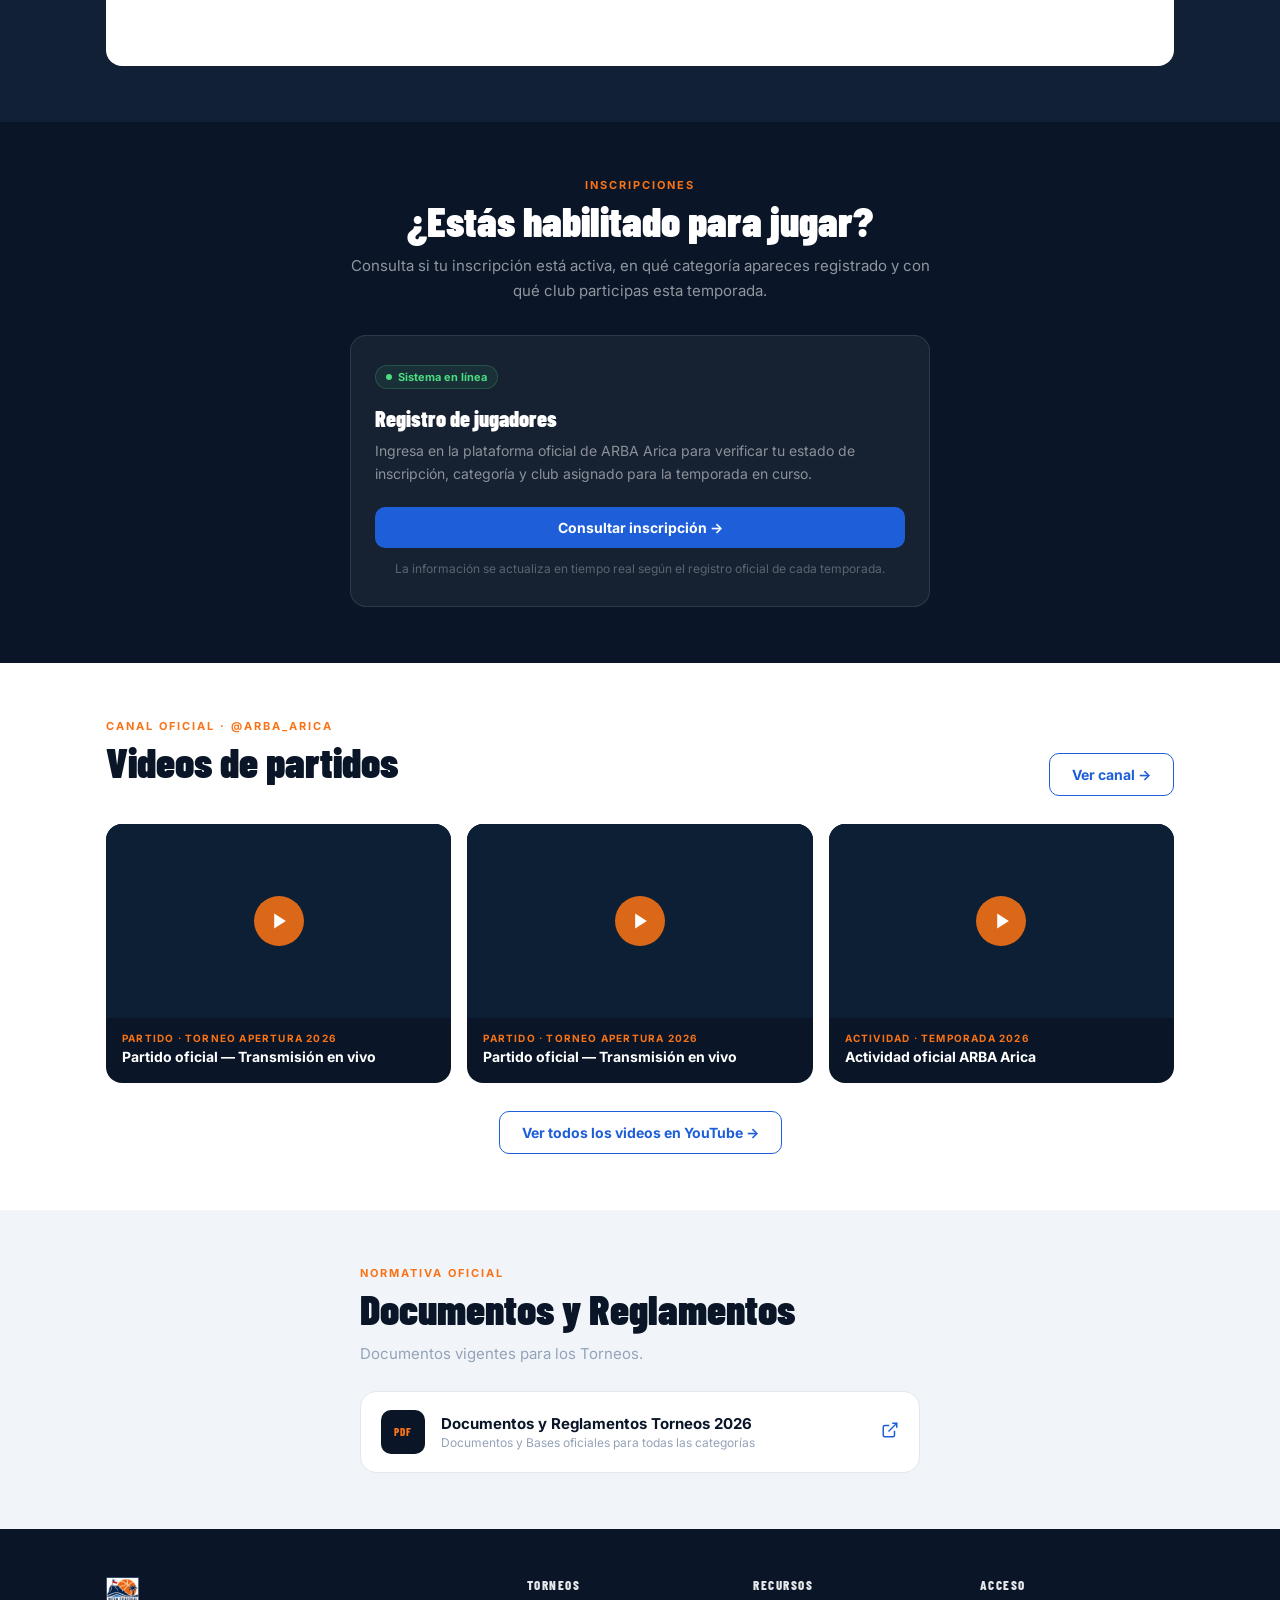
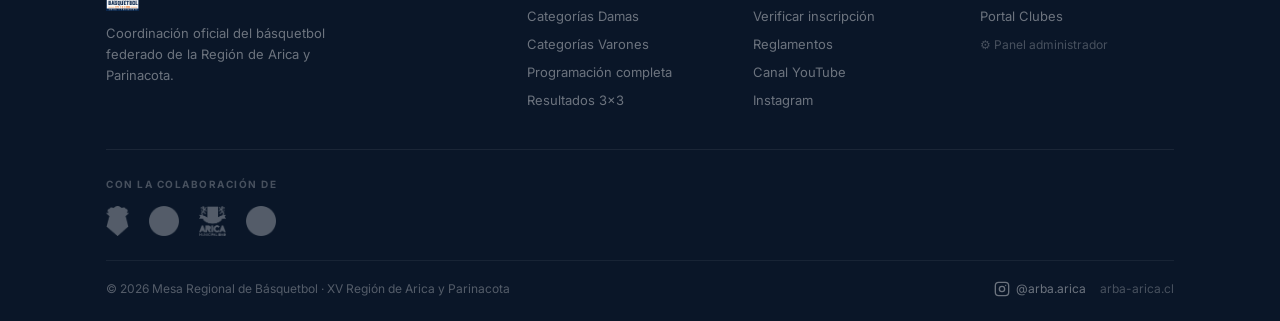
==== commit a5aebfb2: "Update index.html" ====
--- a/index.html
+++ b/index.html
@@ -167,6 +167,15 @@
 .video-title{font-size:14px;font-weight:700;color:#fff;line-height:1.35}
 .videos-footer{text-align:center;margin-top:28px}
 
+/* RESULTADOS 3x3 (FIBA) */
+#resultados-3x3{background:var(--navy2)}
+#resultados-3x3 .sec-title{color:#fff}
+#resultados-3x3 .sec-desc{color:rgba(255,255,255,.55)}
+.fiba-top{display:flex;align-items:flex-end;justify-content:space-between;gap:16px;flex-wrap:wrap;margin-bottom:28px}
+.fiba-badge{display:inline-flex;align-items:center;gap:6px;font-size:11px;font-weight:700;color:#4ade80;background:rgba(74,222,128,.08);border:1px solid rgba(74,222,128,.2);padding:4px 10px;border-radius:100px}
+.fiba-embed{background:#fff;border-radius:var(--r2);padding:12px;min-height:320px;overflow-x:auto}
+.fiba-embed iframe{width:100%!important;border:0}
+
 /* REGLAMENTOS — columna angosta centrada */
 #reglamentos{background:var(--gray1)}
 .rules-wrap{max-width:560px;margin:0 auto}
@@ -234,6 +243,7 @@
     </a>
     <nav class="header-nav">
       <a href="#torneos">Torneos</a>
+      <a href="#resultados-3x3">3x3</a>
       <a href="#jugadores">Jugadores</a>
       <a href="#videos">Videos</a>
       <a href="#reglamentos">Reglamentos</a>
@@ -261,6 +271,7 @@
     </div>
     <div class="drawer-links">
       <a href="#torneos" onclick="closeDrawer()"><span>🏀</span> Torneos</a>
+      <a href="#resultados-3x3" onclick="closeDrawer()"><span>🏆</span> Resultados 3x3</a>
       <a href="#jugadores" onclick="closeDrawer()"><span>🔍</span> Jugadores</a>
       <a href="#videos" onclick="closeDrawer()"><span>📺</span> Videos</a>
       <a href="#reglamentos" onclick="closeDrawer()"><span>📄</span> Reglamentos</a>
@@ -437,6 +448,23 @@
         </div>
       </div>
 
+    </div>
+  </div>
+</section>
+
+<!-- RESULTADOS 3x3 (FIBA) -->
+<section id="resultados-3x3">
+  <div class="wrap">
+    <div class="fiba-top">
+      <div>
+        <span class="sec-label">FIBA 3x3 · Resultados oficiales</span>
+        <h2 class="sec-title">Resultados 3x3</h2>
+        <p class="sec-desc">Resultados y clasificación actualizados desde la plataforma oficial de FIBA 3x3.</p>
+      </div>
+      <div class="fiba-badge"><span class="verif-dot"></span> En vivo</div>
+    </div>
+    <div class="fiba-embed">
+      <script data-fiba-embedtype="results" data-fiba-eventid="b29fb89a-44a8-42eb-93b0-1c3bcb924de1" src="https://play.fiba3x3.com/embed.js" async></script>
     </div>
   </div>
 </section>
@@ -542,6 +570,7 @@
           <li><a href="#torneos">Categorías Damas</a></li>
           <li><a href="#torneos">Categorías Varones</a></li>
           <li><a href="https://arba-arica.cl/liga/todas" target="_blank">Programación completa</a></li>
+          <li><a href="#resultados-3x3">Resultados 3x3</a></li>
         </ul>
       </div>
       <div class="footer-col">
